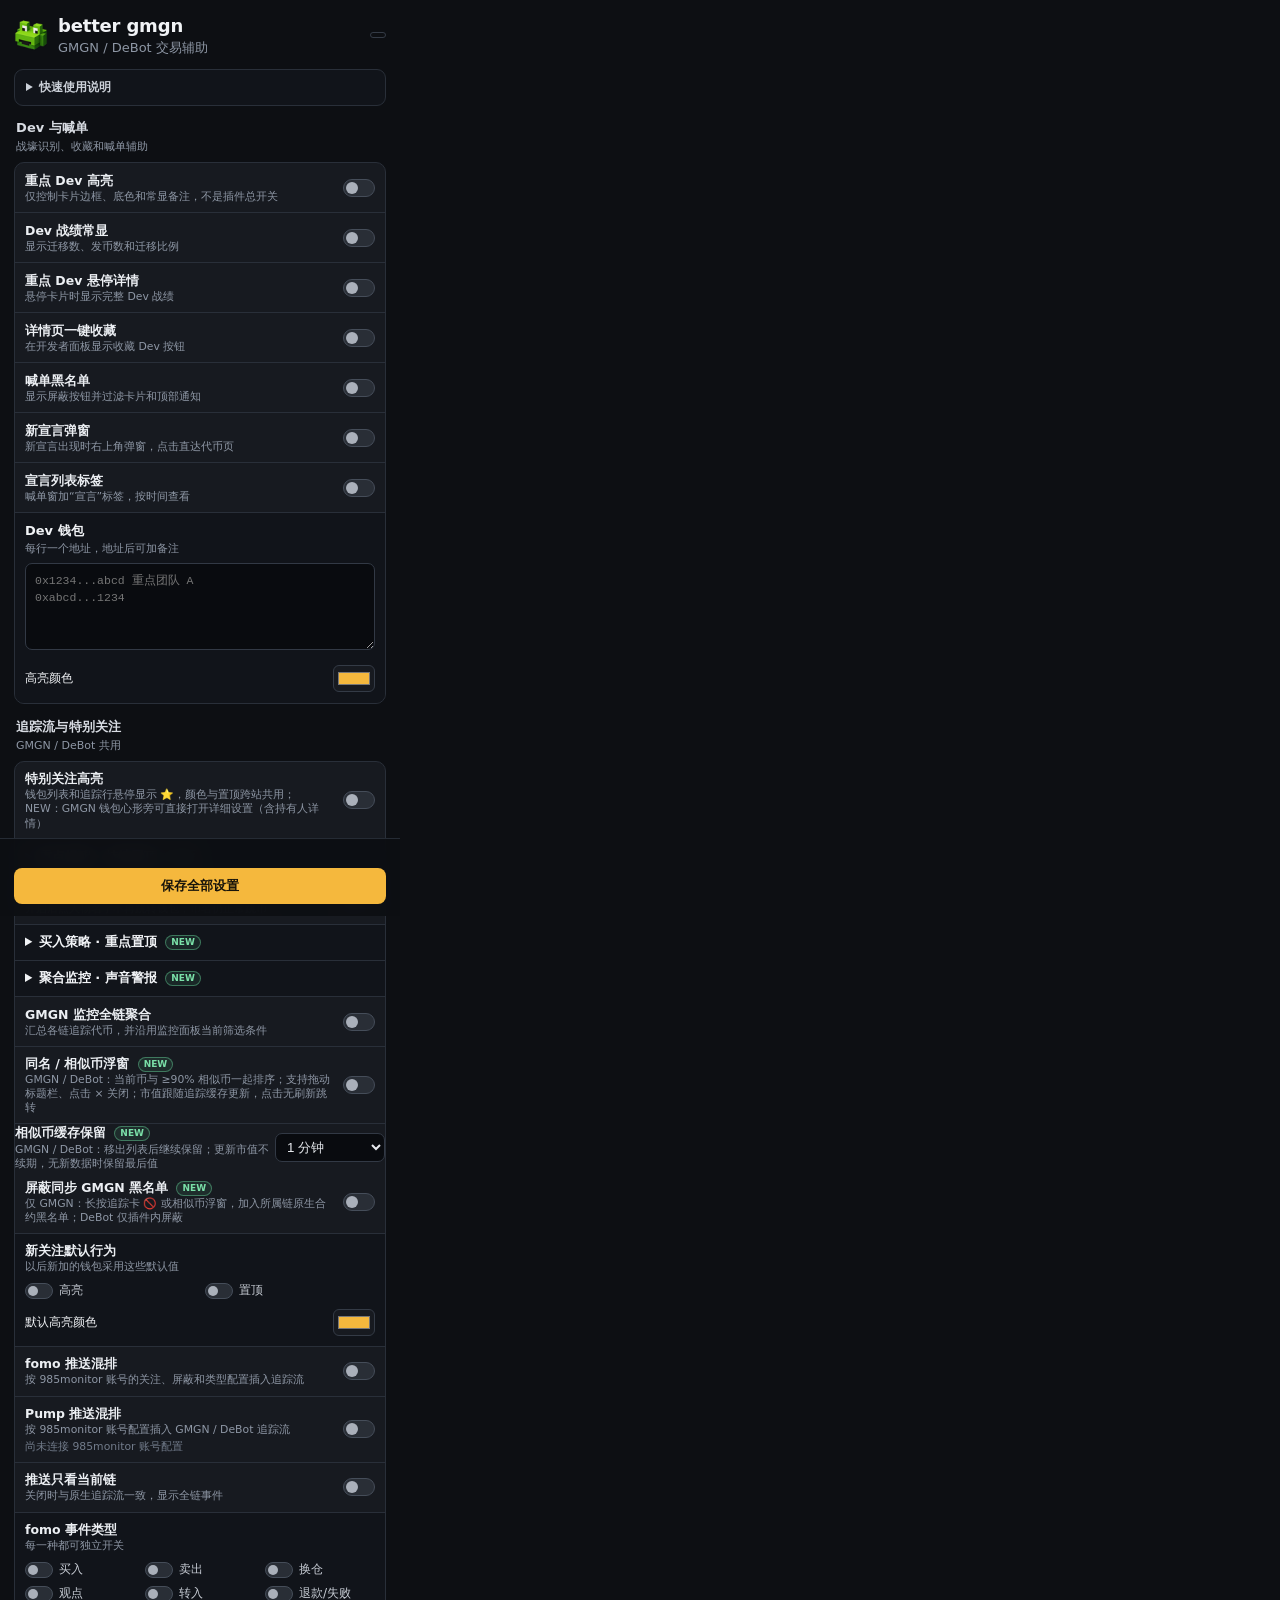
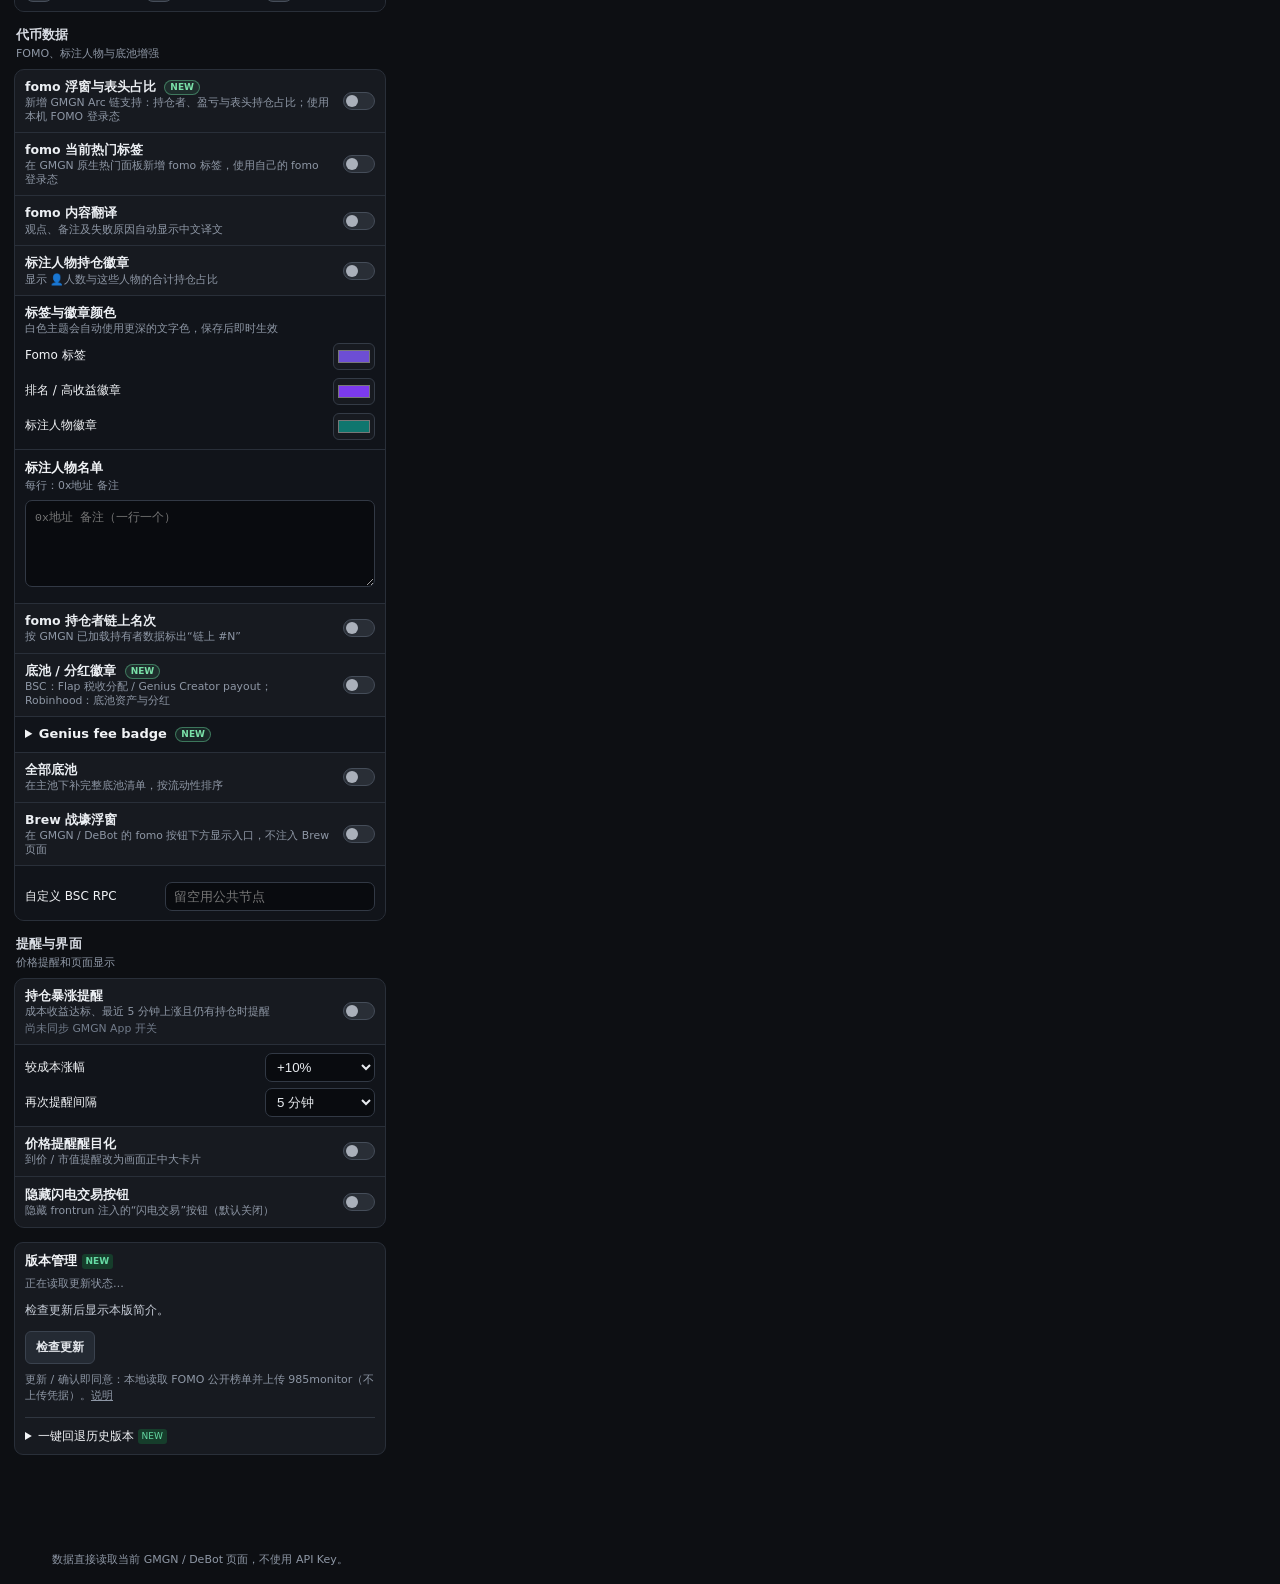
==== popup.html @ 93064875 "feat: release v0.46.99 strategies alerts and Genius fee badges" ====
<!doctype html>
<html lang="zh-CN">
  <head>
    <meta charset="utf-8" />
    <meta name="viewport" content="width=device-width, initial-scale=1" />
    <title>better gmgn</title>
    <link rel="stylesheet" href="popup.css" />
  </head>
  <body>
    <main>
      <header>
        <div class="brand">
          <img class="brand-icon" src="icons/icon48.png" alt="" />
          <div>
            <h1>better gmgn</h1>
            <p>GMGN / DeBot 交易辅助</p>
          </div>
        </div>
        <span id="version"></span>
      </header>

      <details class="settings-guide">
        <summary>快速使用说明</summary>
        <ul class="gdh-howto">
          <li><b>追踪流屏蔽某个币</b>：长按 🚫 一秒，默认同步 GMGN 原生合约黑名单。</li>
          <li><b>特别关注</b>：点推送卡或钱包行上的 ☆；追踪面板头部 ★N 可管理。</li>
          <li><b>fomo 浮窗</b>：代币页右下角点 fomo；需使用自己的 fomo 登录态。</li>
          <li><b>Brew 战壕</b>：GMGN / DeBot 的 fomo 按钮下方点 Brew，查看新创建、热门、市值与官方底池。</li>
          <li><b>持仓暴涨提醒</b>：先打开一次 GMGN 持仓面板，切链后也各打开一次。</li>
        </ul>
        <a class="gdh-howto-link" href="https://github.com/0xuezhang985/985gmgn-helper#功能" target="_blank" rel="noreferrer">完整功能说明 →</a>
      </details>

      <section class="settings-section">
        <div class="section-heading"><div><h2>Dev 与喊单</h2><small>战壕识别、收藏和喊单辅助</small></div></div>
        <div class="feature-list">
          <label class="switch-row"><span><strong>重点 Dev 高亮</strong><small>仅控制卡片边框、底色和常显备注，不是插件总开关</small></span><input id="enabled" type="checkbox" /></label>
          <label class="switch-row"><span><strong>Dev 战绩常显</strong><small>显示迁移数、发币数和迁移比例</small></span><input id="show-dev-performance" type="checkbox" /></label>
          <label class="switch-row"><span><strong>重点 Dev 悬停详情</strong><small>悬停卡片时显示完整 Dev 战绩</small></span><input id="show-dev-tooltip" type="checkbox" /></label>
          <label class="switch-row"><span><strong>详情页一键收藏</strong><small>在开发者面板显示收藏 Dev 按钮</small></span><input id="enable-dev-bookmark" type="checkbox" /></label>
          <label class="switch-row"><span><strong>喊单黑名单</strong><small>显示屏蔽按钮并过滤卡片和顶部通知</small></span><input id="enable-callout-blacklist" type="checkbox" /></label>
          <label class="switch-row"><span><strong>新宣言弹窗</strong><small>新宣言出现时右上角弹窗，点击直达代币页</small></span><input id="enable-manifesto-toast" type="checkbox" /></label>
          <label class="switch-row"><span><strong>宣言列表标签</strong><small>喊单窗加“宣言”标签，按时间查看</small></span><input id="enable-manifesto-tab" type="checkbox" /></label>
          <div class="sub-settings">
            <label class="field" for="dev-list"><span>Dev 钱包</span><small>每行一个地址，地址后可加备注</small></label>
            <textarea id="dev-list" rows="4" spellcheck="false" placeholder="0x1234...abcd 重点团队 A&#10;0xabcd...1234"></textarea>
            <label class="control-row" for="highlight-color"><span>高亮颜色</span><input id="highlight-color" type="color" value="#f5b83d" /></label>
          </div>
        </div>
      </section>

      <section class="settings-section">
        <div class="section-heading"><div><h2>追踪流与特别关注</h2><small>GMGN / DeBot 共用</small></div></div>
        <div class="feature-list">
          <label class="switch-row"><span><strong>特别关注高亮</strong><small>钱包列表和追踪行悬停显示 ⭐，颜色与置顶跨站共用；NEW：GMGN 钱包心形旁可直接打开详细设置（含持有人详情）</small></span><input id="enable-special-wallet" type="checkbox" /></label>
          <details class="sub-settings compact">
            <summary><strong>重点提醒 · 持续置顶 <em class="new-badge">NEW</em></strong></summary>
            <small>开启特别关注高亮并选择钱包后，新推送以原生追踪卡片形式持续置顶；GMGN 跟随卡片 / 列表模式。点 × 关闭单条，「全部清除」关闭本站全部已保存提醒，不删除人物或策略，新提醒照常出现。点击代币不清除，仅本地保存，刷新可恢复。</small>
            <div id="priority-wallet-list"></div>
          </details>
          <label class="switch-row"><span><strong>追踪人名防误触</strong><small>开启后点人物名字不再跳转钱包；币名仍正常跳币</small></span><input id="disable-tracker-person-navigation" type="checkbox" /></label>
          <details class="sub-settings compact" id="buy-strategy-settings">
            <summary><strong>买入策略 · 重点置顶 <em class="new-badge">NEW</em></strong></summary>
            <small>策略按组独立保存，不随下方「保存全部设置」覆盖。新增组默认关闭；保存条件后，使用各组开关启停。</small>
            <div id="buy-strategy-editor"></div>
          </details>
          <details class="sub-settings compact"><summary><strong>聚合监控 · 声音警报 <em class="new-badge">NEW</em></strong></summary><small>GMGN 底部「聚合监控」打开独立原生面板，支持拖拽、缩放和停靠；人数左侧显示买家头像，点击查看明细；汇总已接收的追踪 / FOMO / Pump 买入，按人数、USD 金额筛选排序；新增卖出额、净买入额（买入减卖出）和确认清仓人数，缺数据不伪造。面板内 Sound alerts / 声音警报可配置秒数、金额或去重买家数、三级强度、同币每档仅提醒一次（跨刷新记忆）、0–100% 音量和每档独立的 6 种提示音，支持中文切换与试听，默认关闭。关闭面板仍监听；刷新后需点击启用声音。仅本地已接收数据，不补抓历史，不执行交易。</small></details>
          <label class="switch-row"><span><strong>GMGN 监控全链聚合</strong><small>汇总各链追踪代币，并沿用监控面板当前筛选条件</small></span><input id="enable-monitor-aggregate" type="checkbox" /></label>
          <label class="switch-row"><span><strong>同名 / 相似币浮窗 <em class="new-badge">NEW</em></strong><small>GMGN / DeBot：当前币与 ≥90% 相似币一起排序；支持拖动标题栏、点击 × 关闭；市值跟随追踪缓存更新，点击无刷新跳转</small></span><input id="enable-similar-token-panel" type="checkbox" /></label>
          <label class="option-row" for="similar-token-cache-minutes"><span><strong>相似币缓存保留 <em class="new-badge">NEW</em></strong><small>GMGN / DeBot：移出列表后继续保留；更新市值不续期，无新数据时保留最后值</small></span><select id="similar-token-cache-minutes"><option value="1">1 分钟</option><option value="5">5 分钟</option><option value="10">10 分钟</option><option value="30">30 分钟</option></select></label>
          <label class="switch-row"><span><strong>屏蔽同步 GMGN 黑名单 <em class="new-badge">NEW</em></strong><small>仅 GMGN：长按追踪卡 🚫 或相似币浮窗，加入所属链原生合约黑名单；DeBot 仅插件内屏蔽</small></span><input id="sync-gmgn-token-blacklist" type="checkbox" /></label>
          <div class="sub-settings compact">
            <div class="option-row"><span><strong>新关注默认行为</strong><small>以后新加的钱包采用这些默认值</small></span></div>
            <div class="check-grid two"><label><input id="special-wallet-default-highlight" type="checkbox" />高亮</label><label><input id="special-wallet-default-pin" type="checkbox" />置顶</label></div>
            <label class="control-row" for="special-wallet-default-color"><span>默认高亮颜色</span><input id="special-wallet-default-color" type="color" value="#f5b83d" /></label>
          </div>
          <label class="switch-row"><span><strong>fomo 推送混排</strong><small>按 985monitor 账号的关注、屏蔽和类型配置插入追踪流</small></span><input id="enable-fomo-feed" type="checkbox" /></label>
          <label class="switch-row"><span><strong>Pump 推送混排</strong><small>按 985monitor 账号配置插入 GMGN / DeBot 追踪流</small><small id="monitor-985-sync-status" class="sync-status">尚未连接 985monitor 账号配置</small></span><input id="enable-pump-feed" type="checkbox" /></label>
          <label class="switch-row"><span><strong>推送只看当前链</strong><small>关闭时与原生追踪流一致，显示全链事件</small></span><input id="fomo-feed-chain-only" type="checkbox" /></label>
          <div class="sub-settings compact">
            <div class="option-row"><span><strong>fomo 事件类型</strong><small>每一种都可独立开关</small></span></div>
            <div class="check-grid"><label><input id="fomo-feed-buy" type="checkbox" />买入</label><label><input id="fomo-feed-sell" type="checkbox" />卖出</label><label><input id="fomo-feed-swap" type="checkbox" />换仓</label><label><input id="fomo-feed-thesis" type="checkbox" />观点</label><label><input id="fomo-feed-transfer-in" type="checkbox" />转入</label><label><input id="fomo-feed-refund" type="checkbox" />退款/失败</label></div>
          </div>
        </div>
      </section>

      <section class="settings-section">
        <div class="section-heading"><div><h2>代币数据</h2><small>FOMO、标注人物与底池增强</small></div></div>
        <div class="feature-list">
          <label class="switch-row"><span><strong>fomo 浮窗与表头占比 <em class="new-badge">NEW</em></strong><small>新增 GMGN Arc 链支持：持仓者、盈亏与表头持仓占比；使用本机 FOMO 登录态</small></span><input id="enable-fomo-panel" type="checkbox" /></label>
          <label class="switch-row"><span><strong>fomo 当前热门标签</strong><small>在 GMGN 原生热门面板新增 fomo 标签，使用自己的 fomo 登录态</small></span><input id="enable-fomo-trending" type="checkbox" /></label>
          <label class="switch-row"><span><strong>fomo 内容翻译</strong><small>观点、备注及失败原因自动显示中文译文</small></span><input id="fomo-translate" type="checkbox" /></label>
          <label class="switch-row"><span><strong>标注人物持仓徽章</strong><small>显示 👤人数与这些人物的合计持仓占比</small></span><input id="enable-marked-holders" type="checkbox" /></label>
          <div class="sub-settings compact control-grid">
            <div class="option-row"><span><strong>标签与徽章颜色</strong><small>白色主题会自动使用更深的文字色，保存后即时生效</small></span></div>
            <label class="control-row" for="fomo-label-color"><span>Fomo 标签</span><input id="fomo-label-color" type="color" value="#6d4ed4" /></label>
            <label class="control-row" for="rank-badge-color"><span>排名 / 高收益徽章</span><input id="rank-badge-color" type="color" value="#7c3aed" /></label>
            <label class="control-row" for="marked-badge-color"><span>标注人物徽章</span><input id="marked-badge-color" type="color" value="#0f766e" /></label>
          </div>
          <div class="sub-settings">
            <label class="field" for="marked-list"><span>标注人物名单</span><small>每行：0x地址 备注</small></label>
            <textarea id="marked-list" rows="4" placeholder="0x地址 备注（一行一个）"></textarea>
          </div>
          <label class="switch-row"><span><strong>fomo 持仓者链上名次</strong><small>按 GMGN 已加载持有者数据标出“链上 #N”</small></span><input id="enable-merge-fomo-holders" type="checkbox" /></label>
          <label class="switch-row"><span><strong>底池 / 分红徽章 <em class="new-badge">NEW</em></strong><small>BSC：Flap 税收分配 / Genius Creator payout；Robinhood：底池资产与分红</small></span><input id="enable-flap-tax" type="checkbox" /></label>
          <details class="sub-settings compact"><summary><strong>Genius fee badge <em class="new-badge">NEW</em></strong></summary><small>Creator payout &gt; 0.25%: red warning; ≤ 0.25%: checkmark. Trenches show only ✓ / ⚠ beside the native tax chip; hover for on-chain details. Token pages place marked-holder share beside the fee badge. A checkmark is not a token safety rating. Uses the badge switch above.</small><details><summary>中文说明</summary><small>Creator payout 大于 0.25% 红色警示，不超过则打勾；战壕在原生税标旁只显示 ✓ / ⚠，悬停看明细，原税标未加载时显示在 Genius 平台图标旁。代币页的标注人物占比与费率徽章并排，开关独立；勾选不代表代币安全。</small></details></details>
           <label class="switch-row"><span><strong>全部底池</strong><small>在主池下补完整底池清单，按流动性排序</small></span><input id="enable-all-pools" type="checkbox" /></label>
          <label class="switch-row"><span><strong>Brew 战壕浮窗</strong><small>在 GMGN / DeBot 的 fomo 按钮下方显示入口，不注入 Brew 页面</small></span><input id="enable-brew-panel" type="checkbox" /></label>
          <div class="sub-settings compact"><label class="control-row text-control" for="flap-rpc"><span>自定义 BSC RPC</span><input id="flap-rpc" type="text" placeholder="留空用公共节点" /></label></div>
        </div>
      </section>

      <section class="settings-section">
        <div class="section-heading"><div><h2>提醒与界面</h2><small>价格提醒和页面显示</small></div></div>
        <div class="feature-list">
          <label class="switch-row"><span><strong>持仓暴涨提醒</strong><small>成本收益达标、最近 5 分钟上涨且仍有持仓时提醒</small><small id="gmgn-holding-sync-status" class="sync-status">尚未同步 GMGN App 开关</small></span><input id="enable-holding-surge" type="checkbox" /></label>
          <div class="sub-settings compact control-grid">
            <label class="control-row" for="holding-surge-threshold"><span>较成本涨幅</span><select id="holding-surge-threshold"><option value="10">+10%</option><option value="20">+20%</option><option value="30">+30%</option><option value="50">+50%</option><option value="100">+100%</option></select></label>
            <label class="control-row" for="holding-surge-cooldown"><span>再次提醒间隔</span><select id="holding-surge-cooldown"><option value="5">5 分钟</option><option value="15">15 分钟</option><option value="30">30 分钟</option><option value="60">1 小时</option><option value="180">3 小时</option><option value="360">6 小时</option><option value="1440">24 小时</option></select></label>
          </div>
          <label class="switch-row"><span><strong>价格提醒醒目化</strong><small>到价 / 市值提醒改为画面正中大卡片</small></span><input id="enable-remind-alert" type="checkbox" /></label>
          <label class="switch-row"><span><strong>隐藏闪电交易按钮</strong><small>隐藏 frontrun 注入的“闪电交易”按钮（默认关闭）</small></span><input id="hide-lightning-trade" type="checkbox" /></label>
        </div>
      </section>

      <section class="update-card">
        <div class="update-heading"><strong>版本管理 <span class="update-new">NEW</span></strong><small id="update-status" role="status">正在读取更新状态…</small></div>
        <small id="fomo-rank-collector-status" class="sync-status"></small>
          <p id="update-summary" class="update-summary">检查更新后显示本版简介。</p>
        <div class="update-actions"><button id="check-update" type="button" aria-describedby="fomo-update-notice">检查更新</button><button id="skip-update" type="button" hidden>跳过本次更新</button><a id="release-link" href="#" hidden>完整说明</a></div>
        <p id="fomo-update-notice" class="update-consent-note">更新 / 确认即同意：本地读取 FOMO 公开榜单并上传 985monitor（不上传凭据）。<a href="https://github.com/0xuezhang985/985gmgn-helper/blob/main/PRIVACY.md" target="_blank" rel="noopener">说明</a></p>
        <details id="update-history"><summary>一键回退历史版本 <span class="update-new">NEW</span></summary>
          <p class="update-hint">仅提供官方正式版；安装前校验并备份。保留设置，回退后跳过刚撤回的版本。</p>
          <p id="history-status" class="update-hint" role="status"></p>
          <a id="updater-setup" href="https://985monitor.xyz/bgm/" target="_blank" rel="noopener noreferrer" hidden>下载新版安装器，运行一次“安装 / 修复”</a>
          <label for="rollback-version">选择版本</label><div class="update-actions"><select id="rollback-version"><option value="">展开后加载历史版本</option></select><button id="rollback-update" type="button" disabled>回退此版本</button></div>
          <p id="rollback-summary" class="update-summary" hidden></p>
        </details>
      </section>
      <div class="save-bar"><div id="status" aria-live="polite"></div><button id="save" type="button">保存全部设置</button></div>
      <footer>数据直接读取当前 GMGN / DeBot 页面，不使用 API Key。</footer>
    </main>
    <script src="buy-strategies.js"></script>
    <script src="popup.js"></script>
  </body>
</html>
---- popup.css ----
:root {
  color-scheme: dark;
  --bg: #0d0f13;
  --surface: #171a20;
  --surface-2: #11141a;
  --line: #292f39;
  --text: #f1f3f6;
  --muted: #8e97a5;
  --accent: #f5b83d;
  --ok: #67d49a;
}

* { box-sizing: border-box; }

body {
  width: 400px;
  max-height: 640px;
  overflow-y: auto;
  margin: 0;
  background: var(--bg);
  color: var(--text);
  font: 13px/1.45 system-ui, -apple-system, BlinkMacSystemFont, "Segoe UI", sans-serif;
}

body::-webkit-scrollbar { width: 8px; }
body::-webkit-scrollbar-thumb { border: 2px solid var(--bg); border-radius: 999px; background: #3b424e; }

main { padding: 13px 14px 16px; }

header {
  display: flex;
  align-items: center;
  justify-content: space-between;
  margin-bottom: 11px;
}

.brand { display: flex; align-items: center; gap: 10px; }
.brand-icon { width: 34px; height: 34px; border-radius: 9px; }
h1, h2, p { margin: 0; }
h1 { font-size: 18px; letter-spacing: -0.01em; }
header p, small, footer { color: var(--muted); }

#version {
  padding: 2px 7px;
  border: 1px solid #343b46;
  border-radius: 999px;
  color: #b7bdc7;
  font-size: 11px;
}

.settings-guide {
  margin-bottom: 13px;
  border: 1px solid var(--line);
  border-radius: 9px;
  background: var(--surface-2);
}

.settings-guide summary {
  padding: 9px 11px;
  color: #cbd0d8;
  font-size: 12px;
  font-weight: 700;
  cursor: pointer;
  user-select: none;
}

.settings-guide[open] summary { border-bottom: 1px solid var(--line); }
.gdh-howto { margin: 9px 11px 7px; padding-left: 18px; color: #aeb5c0; font-size: 12px; line-height: 1.55; }
.gdh-howto li { margin-bottom: 5px; }
.gdh-howto b { color: #e5e8ed; }
.gdh-howto-link { display: inline-block; margin: 0 11px 10px; color: var(--accent); font-size: 12px; text-decoration: none; }
.gdh-howto-link:hover { text-decoration: underline; }

.settings-section { margin-bottom: 14px; }
.section-heading { display: flex; align-items: end; justify-content: space-between; margin: 0 2px 7px; }
.section-heading h2 { color: #d8dce3; font-size: 13px; font-weight: 750; letter-spacing: 0.01em; }
.section-heading small { display: block; margin-top: 1px; font-size: 11px; }

.feature-list {
  overflow: hidden;
  border: 1px solid var(--line);
  border-radius: 10px;
  background: var(--surface);
}

.switch-row,
.control-row,
.update-card {
  display: flex;
  align-items: center;
  justify-content: space-between;
  gap: 12px;
}

.switch-row {
  min-height: 50px;
  margin: 0;
  padding: 8px 10px;
  border-bottom: 1px solid var(--line);
}

.switch-row > span,
.option-row > span,
.update-card > span { display: flex; min-width: 0; flex-direction: column; }
.switch-row strong, .option-row strong { color: #eceff3; font-size: 12.5px; font-weight: 700; }
.new-badge {
  display: inline-flex;
  align-items: center;
  height: 15px;
  margin-left: 4px;
  padding: 0 5px;
  border: 1px solid rgba(103, 212, 154, .46);
  border-radius: 999px;
  color: #7ae0a8;
  background: rgba(103, 212, 154, .1);
  font-size: 9px;
  font-style: normal;
  font-weight: 800;
  line-height: 13px;
  vertical-align: 1px;
}
.switch-row small, .option-row small { line-height: 1.3; }
.switch-row .sync-status { display: block; margin-top: 3px; color: #727c8b; }
.switch-row .sync-status.is-ok { color: var(--ok); }
.switch-row .sync-status.is-warn { color: #e6b866; }

input[type="checkbox"] {
  position: relative;
  flex: 0 0 auto;
  width: 32px;
  height: 18px;
  margin: 0;
  appearance: none;
  border: 1px solid #454d59;
  border-radius: 999px;
  outline: none;
  background: #292e36;
  cursor: pointer;
  transition: background .15s ease, border-color .15s ease;
}

input[type="checkbox"]::after {
  content: "";
  position: absolute;
  top: 2px;
  left: 2px;
  width: 12px;
  height: 12px;
  border-radius: 50%;
  background: #aab0ba;
  transition: transform .15s ease, background .15s ease;
}

input[type="checkbox"]:checked { border-color: var(--accent); background: rgba(245, 184, 61, .24); }
input[type="checkbox"]:checked::after { transform: translateX(14px); background: var(--accent); }
input[type="checkbox"]:focus-visible { box-shadow: 0 0 0 2px rgba(245, 184, 61, .2); }

.sub-settings {
  padding: 9px 10px 10px;
  border-bottom: 1px solid var(--line);
  background: var(--surface-2);
}

.sub-settings.compact { padding-top: 8px; padding-bottom: 8px; }
.feature-list > :last-child { border-bottom: 0; }
.field { display: flex; flex-direction: column; margin-bottom: 6px; font-weight: 650; }
.field small { font-weight: 400; }

textarea,
input[type="text"],
select {
  border: 1px solid #323945;
  border-radius: 7px;
  outline: none;
  background: #090b0f;
  color: #e8ebef;
}

textarea {
  width: 100%;
  min-height: 74px;
  resize: vertical;
  padding: 8px 9px;
  font: 11.5px/1.5 ui-monospace, SFMono-Regular, Menlo, Consolas, monospace;
}

textarea:focus, input[type="text"]:focus, select:focus { border-color: var(--accent); box-shadow: 0 0 0 2px rgba(245, 184, 61, .1); }
.control-row { min-height: 30px; font-size: 12px; }
.sub-settings .control-row { margin-top: 8px; }
.text-control input { width: 210px; padding: 6px 8px; }
select { min-width: 110px; padding: 5px 7px; }

input[type="color"] {
  width: 42px;
  height: 27px;
  padding: 2px;
  border: 1px solid #343b46;
  border-radius: 6px;
  background: var(--surface);
}

.option-row { display: flex; align-items: center; justify-content: space-between; }
.check-grid { display: grid; grid-template-columns: repeat(3, 1fr); gap: 7px 10px; margin-top: 8px; }
.check-grid.two { grid-template-columns: repeat(2, 1fr); }
.check-grid label { display: flex; align-items: center; gap: 6px; color: #c7ccd4; font-size: 12px; }
.check-grid input[type="checkbox"] { width: 28px; height: 16px; }
.check-grid input[type="checkbox"]::after { width: 10px; height: 10px; }
.check-grid input[type="checkbox"]:checked::after { transform: translateX(12px); }
.control-grid { display: grid; grid-template-columns: 1fr; gap: 5px; }
.control-grid .control-row { margin-top: 0; }

.update-card {
  margin-bottom: 10px;
  padding: 9px 10px;
  border: 1px solid var(--line);
  border-radius: 9px;
  background: var(--surface);
}

#update-status { max-width: 210px; }
#release-link { margin-top: 3px; color: var(--ok); font-size: 11px; text-decoration: none; }
#release-link:hover { text-decoration: underline; }
.update-card.has-update { border-color: rgba(41, 209, 125, .65); box-shadow: 0 0 0 1px rgba(41, 209, 125, .1); }

button {
  border: 0;
  border-radius: 8px;
  background: var(--accent);
  color: #17130a;
  font-weight: 750;
  cursor: pointer;
}

button:hover { filter: brightness(1.06); }
#check-update { width: auto; flex: 0 0 auto; padding: 7px 10px; border: 1px solid #3a424e; background: #242a33; color: #e5e8ed; font-size: 12px; }
#check-update:hover { border-color: var(--accent); }
#check-update:disabled { cursor: wait; opacity: .65; }
.update-card { display: block; }
.update-heading { display: grid; gap: 5px; }
#update-status { max-width: none; overflow-wrap: anywhere; }
.update-summary { margin: 10px 0; font-size: 12px; line-height: 1.6; color: #c8ced8; white-space: pre-wrap; overflow-wrap: anywhere; }
.update-actions { display: flex; align-items: center; gap: 8px; flex-wrap: wrap; }
.update-actions button { width: auto; padding: 7px 10px; border: 1px solid #3a424e; border-radius: 6px; background: #242a33; color: #e5e8ed; font-size: 12px; }
.update-actions button:disabled { opacity: .5; cursor: not-allowed; }
.update-actions select { flex: 1; min-width: 130px; }
.update-new { display: inline-block; padding: 1px 4px; border-radius: 3px; color: #65daa4; background: #163d2b; font-size: 9px; vertical-align: middle; }
#update-history { margin-top: 12px; padding-top: 10px; border-top: 1px solid #303640; font-size: 12px; }
#update-history summary { cursor: pointer; }
.update-hint { color: #99a4b4; font-size: 11px; line-height: 1.5; overflow-wrap: anywhere; }
#update-history label { display: block; margin: 8px 0 5px; }
.update-card [hidden] { display: none !important; }

.save-bar {
  position: sticky;
  z-index: 5;
  bottom: -16px;
  margin: 0 -14px;
  padding: 8px 14px 12px;
  border-top: 1px solid rgba(41, 47, 57, .88);
  background: rgba(13, 15, 19, .96);
  backdrop-filter: blur(10px);
}

#status { min-height: 17px; margin-bottom: 4px; color: #aeb4bf; font-size: 11px; }
#status.error { color: #ff7f85; }
#status.success { color: var(--ok); }
#save { width: 100%; padding: 9px 12px; }
footer { margin-top: 9px; text-align: center; font-size: 11px; }
#priority-wallet-list {
  max-height: 240px;
  overflow-y: auto;
  overscroll-behavior: contain;
}

#buy-strategy-settings > small { display: block; line-height: 1.6; margin: 8px 0; }
#buy-strategy-settings textarea, #buy-strategy-settings > select { width: 100%; margin: 5px 0 10px; }
#buy-strategy-settings input[type="number"] { width: 110px; min-width: 0; }

#priority-wallet-list .control-row > span {
  min-width: 0;
  overflow: hidden;
  text-overflow: ellipsis;
  white-space: nowrap;
}

.update-consent-note { margin: 8px 0; color: var(--muted); font-size: 11px; line-height: 1.5; }
.update-consent-note a { color: inherit; text-decoration: underline; }

/* Shared inline strategy editor inside the existing star manager. */
.gdh-manager-tabs { display: flex; gap: 6px; padding: 8px 10px; flex-shrink: 0; border-bottom: 1px solid rgba(139,147,161,.2); }
.gdh-manager-tabs button, .gdh-strategy-actions button { font: inherit; color: inherit; background: transparent; border: 1px solid rgba(139,147,161,.35); border-radius: 5px; padding: 5px 10px; cursor: pointer; }
.gdh-manager-tabs [aria-selected="true"] { color: #f5b83d; border-color: #a67c20; background: rgba(245,184,61,.1); }
.gdh-manager-new { margin-left: 5px; color: #58d7ae; font: 600 9px/1 system-ui; }
.gdh-manager-wallets { min-height: 0; overflow: auto; }
.gdh-sp-manage-modal > .gdh-manager-wallets { display: flex; flex: 1; flex-direction: column; }
.gdh-manager-wallets[hidden], .gdh-strategy-editor[hidden] { display: none !important; }
.gdh-strategy-editor { padding: 10px; min-height: 0; overflow: auto; overscroll-behavior: contain; font: 400 12px/1.5 system-ui, sans-serif; }
.gdh-strategy-editor * { box-sizing: border-box; }
.gdh-strategy-hint { margin: 0 0 8px; opacity: .72; font-size: 11px; }
.gdh-strategy-editor fieldset { min-width: 0; margin: 0 0 10px; padding: 10px; border: 1px solid rgba(139,147,161,.25); border-radius: 6px; }
.gdh-strategy-toggle { display: flex; align-items: center; gap: 7px; font-weight: 600; margin-bottom: 5px; cursor: pointer; }
.gdh-strategy-toggle input { accent-color: #f5b83d; width: 14px; height: 14px; margin: 0; }
.gdh-strategy-number { display: flex; gap: 8px; align-items: center; justify-content: space-between; margin-bottom: 8px; }
.gdh-strategy-editor input[type="search"], .gdh-strategy-editor input[type="number"], .gdh-strategy-editor select, .gdh-strategy-editor textarea { font: inherit; color: inherit; background: var(--bg-dialog, #101216); border: 1px solid rgba(139,147,161,.35); border-radius: 5px; padding: 5px 7px; }
.gdh-strategy-editor input[type="number"] { width: 108px; min-width: 0; }
.gdh-strategy-editor select, .gdh-strategy-editor textarea { display: block; width: 100%; margin-bottom: 7px; }
.gdh-strategy-editor textarea { resize: vertical; min-height: 65px; line-height: 1.6; }
.gdh-strategy-actions { display: flex; gap: 8px; }
.gdh-strategy-actions :is(.gdh-strategy-save, .gdh-global-save) { color: #17191e; background: #f5b83d; border-color: #f5b83d; font-weight: 600; }
.gdh-strategy-actions button:disabled { opacity: .5; cursor: not-allowed; }
.gdh-strategy-status { min-height: 20px; margin-top: 7px; color: #58d7ae; overflow-wrap: anywhere; }
.gdh-strategy-status.is-error { color: #ff8787; }
.gdh-strategy-editor :focus-visible, .gdh-manager-tabs :focus-visible { outline: 2px solid #f5b83d; outline-offset: 2px; }

/* Individually saved strategy groups. */
.gdh-strategy-groups { display: grid; gap: 5px; max-height: 154px; overflow: auto; margin: 9px 0 12px; }
.gdh-strategy-group { display: flex; align-items: center; gap: 8px; border: 1px solid rgba(139,147,161,.25); border-radius: 5px; padding: 5px 7px; }
.gdh-strategy-group.is-selected { border-color: #a67c20; background: rgba(245,184,61,.08); }
.gdh-strategy-group > button { min-width: 0; flex: 1; overflow: hidden; text-overflow: ellipsis; white-space: nowrap; text-align: left; font: inherit; color: inherit; background: none; border: 0; cursor: pointer; padding: 3px; }
.gdh-strategy-group > label { display: flex; align-items: center; gap: 4px; flex-shrink: 0; font-size: 11px; cursor: pointer; }
.gdh-strategy-group input { width: 14px; height: 14px; margin: 0; accent-color: #f5b83d; }
.gdh-strategy-editor input[type="text"] { min-width: 0; width: 70%; font: inherit; color: inherit; background: var(--bg-dialog, #101216); border: 1px solid rgba(139,147,161,.35); border-radius: 5px; padding: 5px 7px; }
.gdh-strategy-form[hidden] { display: none !important; }

.gdh-strategy-editor input[type="checkbox"] { appearance: auto; width: 14px; height: 14px; flex: 0 0 14px; border: 0; border-radius: 0; background: initial; }
.gdh-strategy-editor input[type="checkbox"]::after { content: none; }

.gdh-strategy-editor input[type="search"] { width: 100%; min-width: 0; margin-bottom: 7px; }
.gdh-strategy-min-buyers[hidden] { display: none !important; }
.gdh-strategy-number > select { width: 58%; min-width: 0; margin-bottom: 0; }
.gdh-strategy-actions .gdh-strategy-language { width: auto; margin: 0 0 0 auto; }

/* Independent global buy conditions; shares the existing strategy editor. */
.gdh-strategy-global { border: 1px solid rgba(139,147,161,.3); border-radius: 6px; margin: 10px 0; }
.gdh-strategy-global > summary { cursor: pointer; padding: 8px 10px; font-weight: 600; }
.gdh-global-state { float: right; font-size: 11px; font-weight: 400; opacity: .8; }
.gdh-global-form { padding: 0 10px 10px; }
.gdh-global-form .gdh-strategy-number { align-items: start; }
.gdh-global-form .gdh-strategy-number > input { flex-shrink: 0; }
.gdh-global-form .gdh-strategy-actions { flex-wrap: wrap; }
.gdh-global-sources { display: flex; align-items: center; flex-wrap: wrap; gap: 8px 12px; }
.gdh-global-sources .gdh-strategy-toggle { margin: 0; font-weight: 400; }
.gdh-strategy-global-status { min-height: 20px; margin-top: 7px; color: #58d7ae; overflow-wrap: anywhere; }
.gdh-strategy-global-status.is-error { color: #ff8787; }
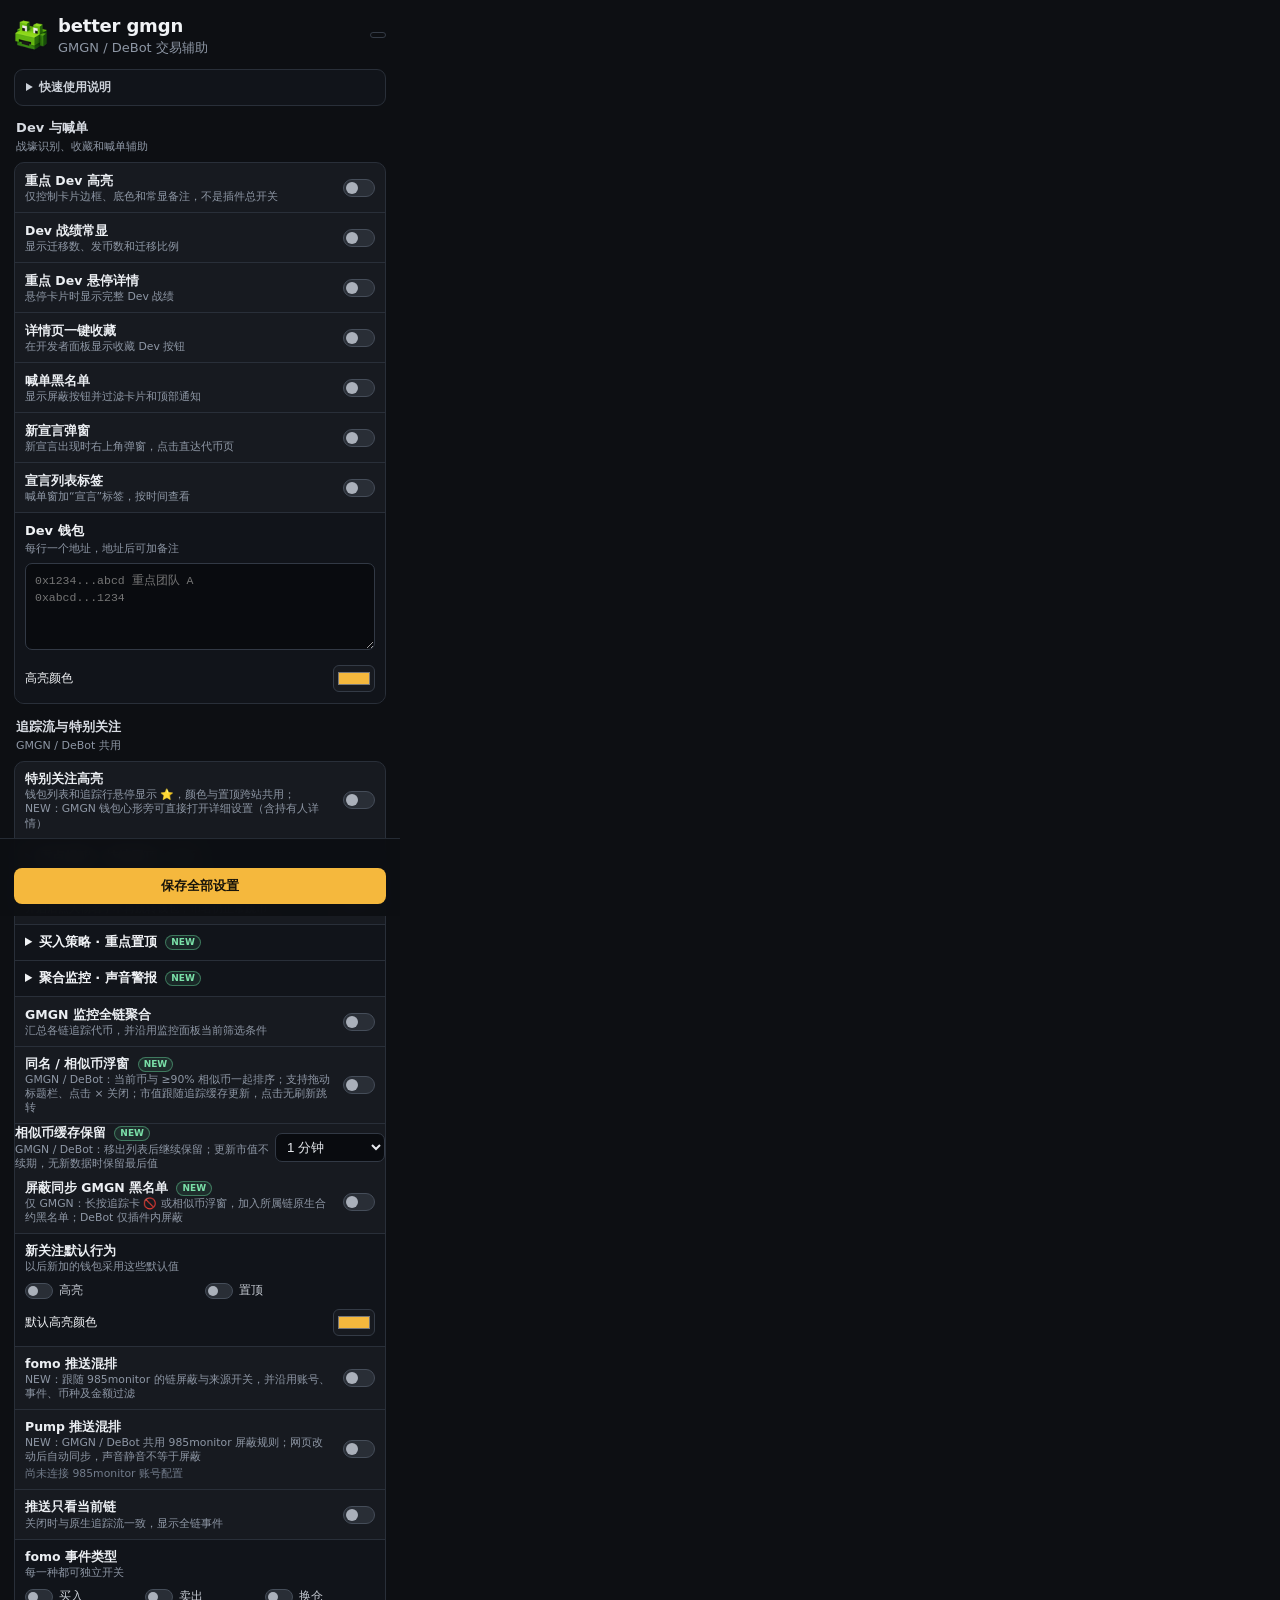
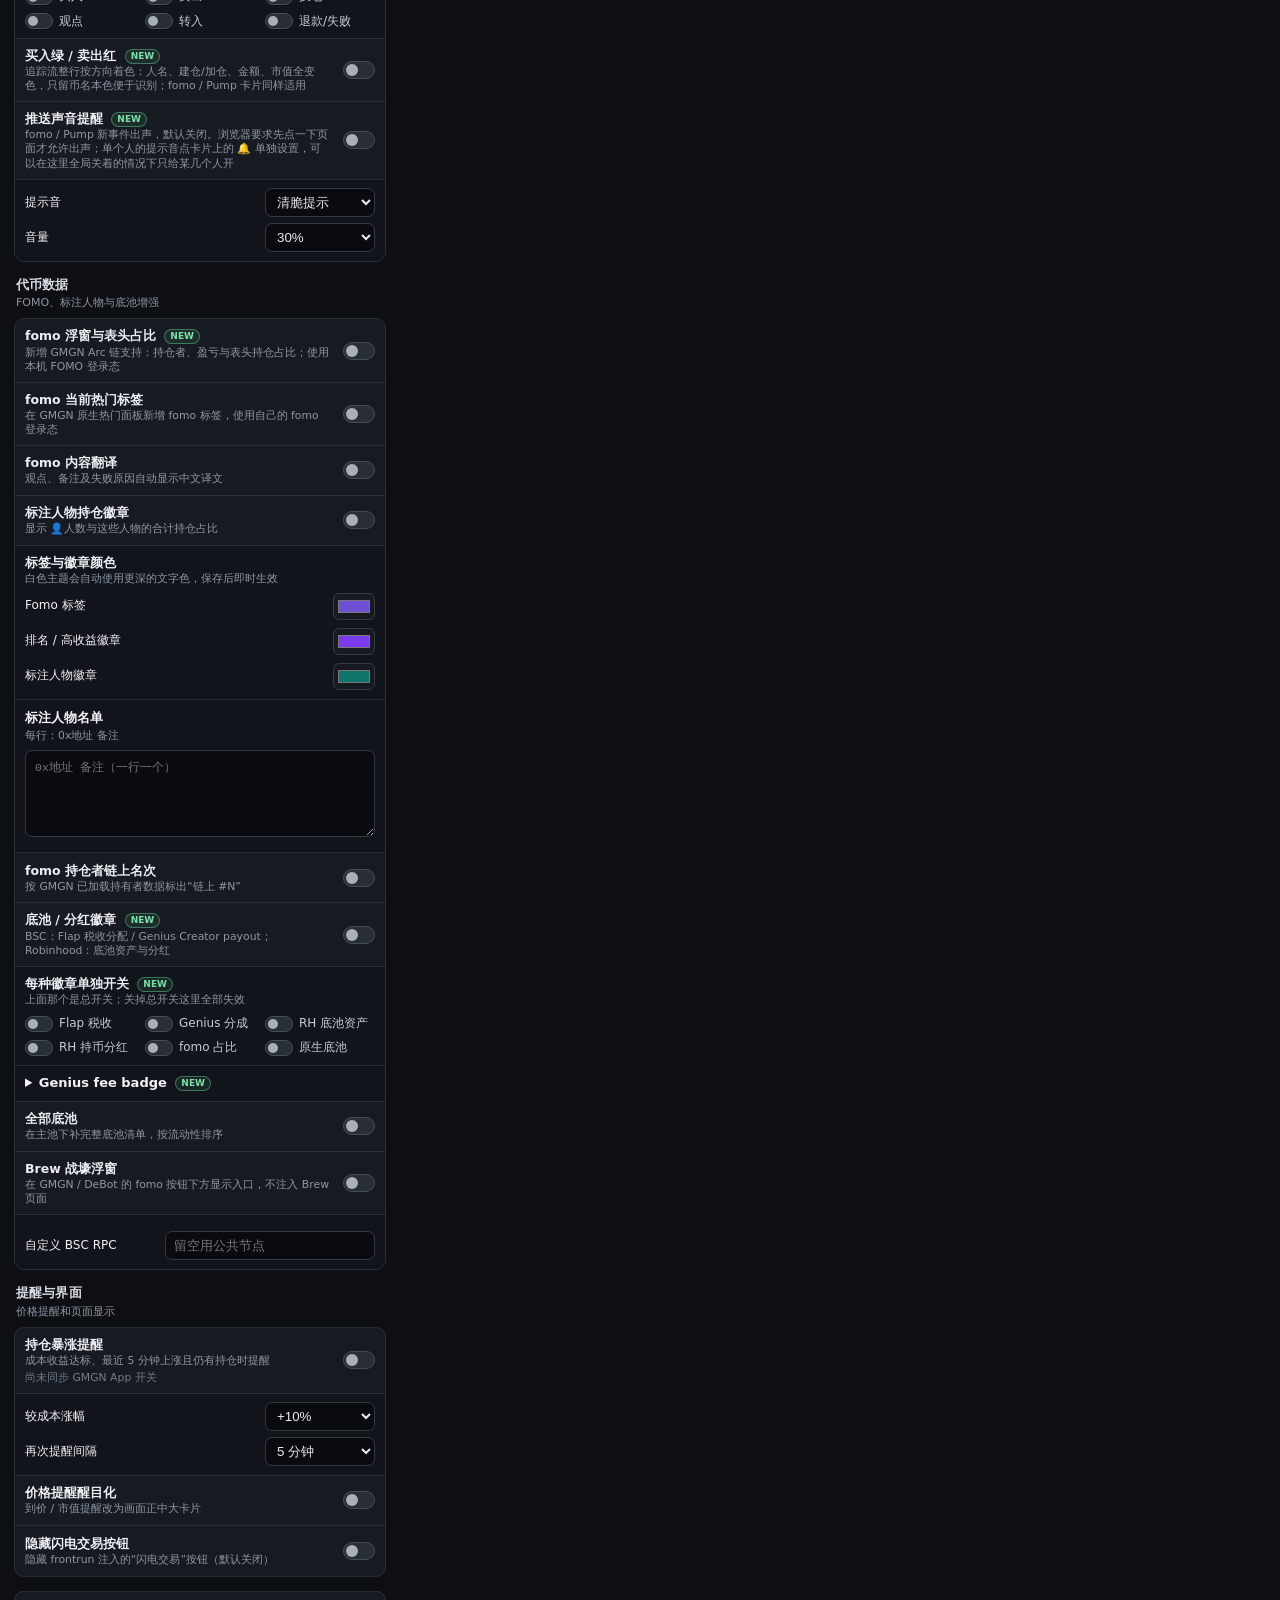
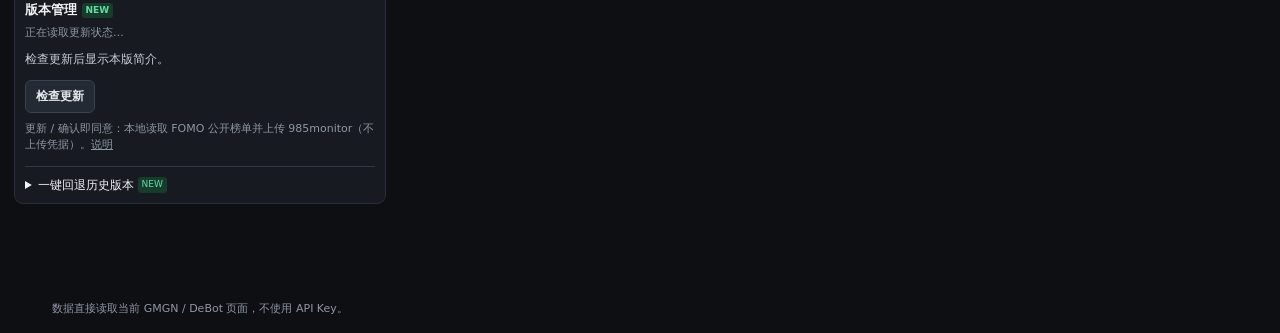
==== commit 5c6f6f82: "feat: release v0.46.107 side colouring, feed sounds and per-badge switches 统一发布 v0.46.100–v0.46.107 " ====
--- a/popup.html
+++ b/popup.html
@@ -28,7 +28,7 @@
           <li><b>Brew 战壕</b>：GMGN / DeBot 的 fomo 按钮下方点 Brew，查看新创建、热门、市值与官方底池。</li>
           <li><b>持仓暴涨提醒</b>：先打开一次 GMGN 持仓面板，切链后也各打开一次。</li>
         </ul>
-        <a class="gdh-howto-link" href="https://github.com/0xuezhang985/985gmgn-helper#功能" target="_blank" rel="noreferrer">完整功能说明 →</a>
+        <a class="gdh-howto-link" href="https://bettergmgn.com/#features" target="_blank" rel="noreferrer">完整功能说明 →</a>
       </details>
 
       <section class="settings-section">
@@ -74,12 +74,18 @@
             <div class="check-grid two"><label><input id="special-wallet-default-highlight" type="checkbox" />高亮</label><label><input id="special-wallet-default-pin" type="checkbox" />置顶</label></div>
             <label class="control-row" for="special-wallet-default-color"><span>默认高亮颜色</span><input id="special-wallet-default-color" type="color" value="#f5b83d" /></label>
           </div>
-          <label class="switch-row"><span><strong>fomo 推送混排</strong><small>按 985monitor 账号的关注、屏蔽和类型配置插入追踪流</small></span><input id="enable-fomo-feed" type="checkbox" /></label>
-          <label class="switch-row"><span><strong>Pump 推送混排</strong><small>按 985monitor 账号配置插入 GMGN / DeBot 追踪流</small><small id="monitor-985-sync-status" class="sync-status">尚未连接 985monitor 账号配置</small></span><input id="enable-pump-feed" type="checkbox" /></label>
+          <label class="switch-row"><span><strong>fomo 推送混排</strong><small>NEW：跟随 985monitor 的链屏蔽与来源开关，并沿用账号、事件、币种及金额过滤</small></span><input id="enable-fomo-feed" type="checkbox" /></label>
+          <label class="switch-row"><span><strong>Pump 推送混排</strong><small>NEW：GMGN / DeBot 共用 985monitor 屏蔽规则；网页改动后自动同步，声音静音不等于屏蔽</small><small id="monitor-985-sync-status" class="sync-status">尚未连接 985monitor 账号配置</small></span><input id="enable-pump-feed" type="checkbox" /></label>
           <label class="switch-row"><span><strong>推送只看当前链</strong><small>关闭时与原生追踪流一致，显示全链事件</small></span><input id="fomo-feed-chain-only" type="checkbox" /></label>
           <div class="sub-settings compact">
             <div class="option-row"><span><strong>fomo 事件类型</strong><small>每一种都可独立开关</small></span></div>
             <div class="check-grid"><label><input id="fomo-feed-buy" type="checkbox" />买入</label><label><input id="fomo-feed-sell" type="checkbox" />卖出</label><label><input id="fomo-feed-swap" type="checkbox" />换仓</label><label><input id="fomo-feed-thesis" type="checkbox" />观点</label><label><input id="fomo-feed-transfer-in" type="checkbox" />转入</label><label><input id="fomo-feed-refund" type="checkbox" />退款/失败</label></div>
+          </div>
+          <label class="switch-row"><span><strong>买入绿 / 卖出红 <em class="new-badge">NEW</em></strong><small>追踪流整行按方向着色：人名、建仓/加仓、金额、市值全变色，只留币名本色便于识别；fomo / Pump 卡片同样适用</small></span><input id="enable-tracker-side-color" type="checkbox" /></label>
+          <label class="switch-row"><span><strong>推送声音提醒 <em class="new-badge">NEW</em></strong><small>fomo / Pump 新事件出声，默认关闭。浏览器要求先点一下页面才允许出声；单个人的提示音点卡片上的 🔔 单独设置，可以在这里全局关着的情况下只给某几个人开</small></span><input id="feed-sound-on" type="checkbox" /></label>
+          <div class="sub-settings compact control-grid">
+            <label class="control-row" for="feed-sound-kind"><span>提示音</span><select id="feed-sound-kind"><option value="beep">清脆提示</option><option value="bell">铃声</option><option value="chime">双音门铃</option><option value="rise">上扬音阶</option><option value="radar">雷达</option><option value="alarm">警报</option></select></label>
+            <label class="control-row" for="feed-sound-volume"><span>音量</span><select id="feed-sound-volume"><option value="30">30%</option><option value="50">50%</option><option value="70">70%</option><option value="100">100%</option></select></label>
           </div>
         </div>
       </section>
@@ -103,6 +109,10 @@
           </div>
           <label class="switch-row"><span><strong>fomo 持仓者链上名次</strong><small>按 GMGN 已加载持有者数据标出“链上 #N”</small></span><input id="enable-merge-fomo-holders" type="checkbox" /></label>
           <label class="switch-row"><span><strong>底池 / 分红徽章 <em class="new-badge">NEW</em></strong><small>BSC：Flap 税收分配 / Genius Creator payout；Robinhood：底池资产与分红</small></span><input id="enable-flap-tax" type="checkbox" /></label>
+          <div class="sub-settings compact">
+            <div class="option-row"><span><strong>每种徽章单独开关 <em class="new-badge">NEW</em></strong><small>上面那个是总开关；关掉总开关这里全部失效</small></span></div>
+            <div class="check-grid"><label><input id="enable-flap-tax-badge" type="checkbox" />Flap 税收</label><label><input id="enable-genius-badge" type="checkbox" />Genius 分成</label><label><input id="enable-rh-pool-badge" type="checkbox" />RH 底池资产</label><label><input id="enable-rh-dividend-badge" type="checkbox" />RH 持币分红</label><label><input id="enable-fomo-share-badge" type="checkbox" />fomo 占比</label><label><input id="enable-native-pool-badge" type="checkbox" />原生底池</label></div>
+          </div>
           <details class="sub-settings compact"><summary><strong>Genius fee badge <em class="new-badge">NEW</em></strong></summary><small>Creator payout &gt; 0.25%: red warning; ≤ 0.25%: checkmark. Trenches show only ✓ / ⚠ beside the native tax chip; hover for on-chain details. Token pages place marked-holder share beside the fee badge. A checkmark is not a token safety rating. Uses the badge switch above.</small><details><summary>中文说明</summary><small>Creator payout 大于 0.25% 红色警示，不超过则打勾；战壕在原生税标旁只显示 ✓ / ⚠，悬停看明细，原税标未加载时显示在 Genius 平台图标旁。代币页的标注人物占比与费率徽章并排，开关独立；勾选不代表代币安全。</small></details></details>
            <label class="switch-row"><span><strong>全部底池</strong><small>在主池下补完整底池清单，按流动性排序</small></span><input id="enable-all-pools" type="checkbox" /></label>
           <label class="switch-row"><span><strong>Brew 战壕浮窗</strong><small>在 GMGN / DeBot 的 fomo 按钮下方显示入口，不注入 Brew 页面</small></span><input id="enable-brew-panel" type="checkbox" /></label>
@@ -132,7 +142,7 @@
         <details id="update-history"><summary>一键回退历史版本 <span class="update-new">NEW</span></summary>
           <p class="update-hint">仅提供官方正式版；安装前校验并备份。保留设置，回退后跳过刚撤回的版本。</p>
           <p id="history-status" class="update-hint" role="status"></p>
-          <a id="updater-setup" href="https://985monitor.xyz/bgm/" target="_blank" rel="noopener noreferrer" hidden>下载新版安装器，运行一次“安装 / 修复”</a>
+          <a id="updater-setup" href="https://bettergmgn.com/" target="_blank" rel="noopener noreferrer" hidden>下载新版安装器，运行一次“安装 / 修复”</a>
           <label for="rollback-version">选择版本</label><div class="update-actions"><select id="rollback-version"><option value="">展开后加载历史版本</option></select><button id="rollback-update" type="button" disabled>回退此版本</button></div>
           <p id="rollback-summary" class="update-summary" hidden></p>
         </details>
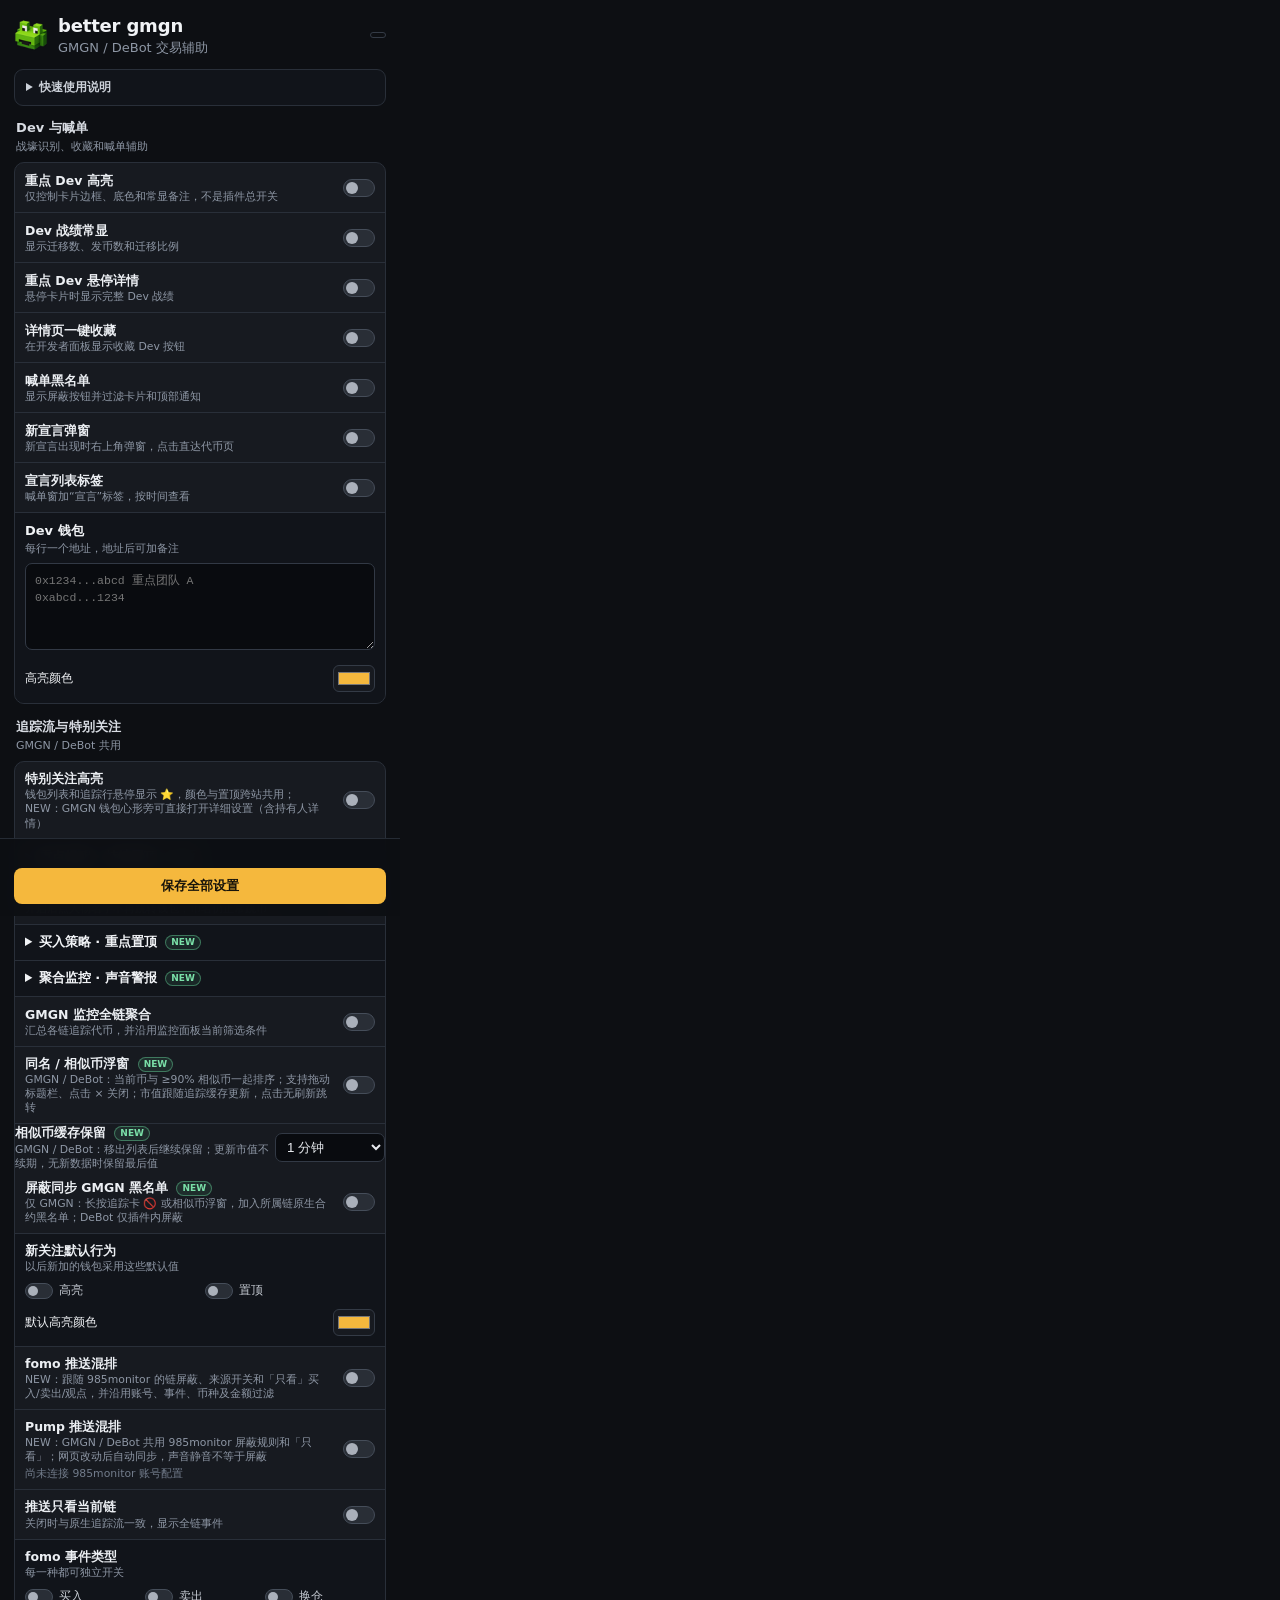
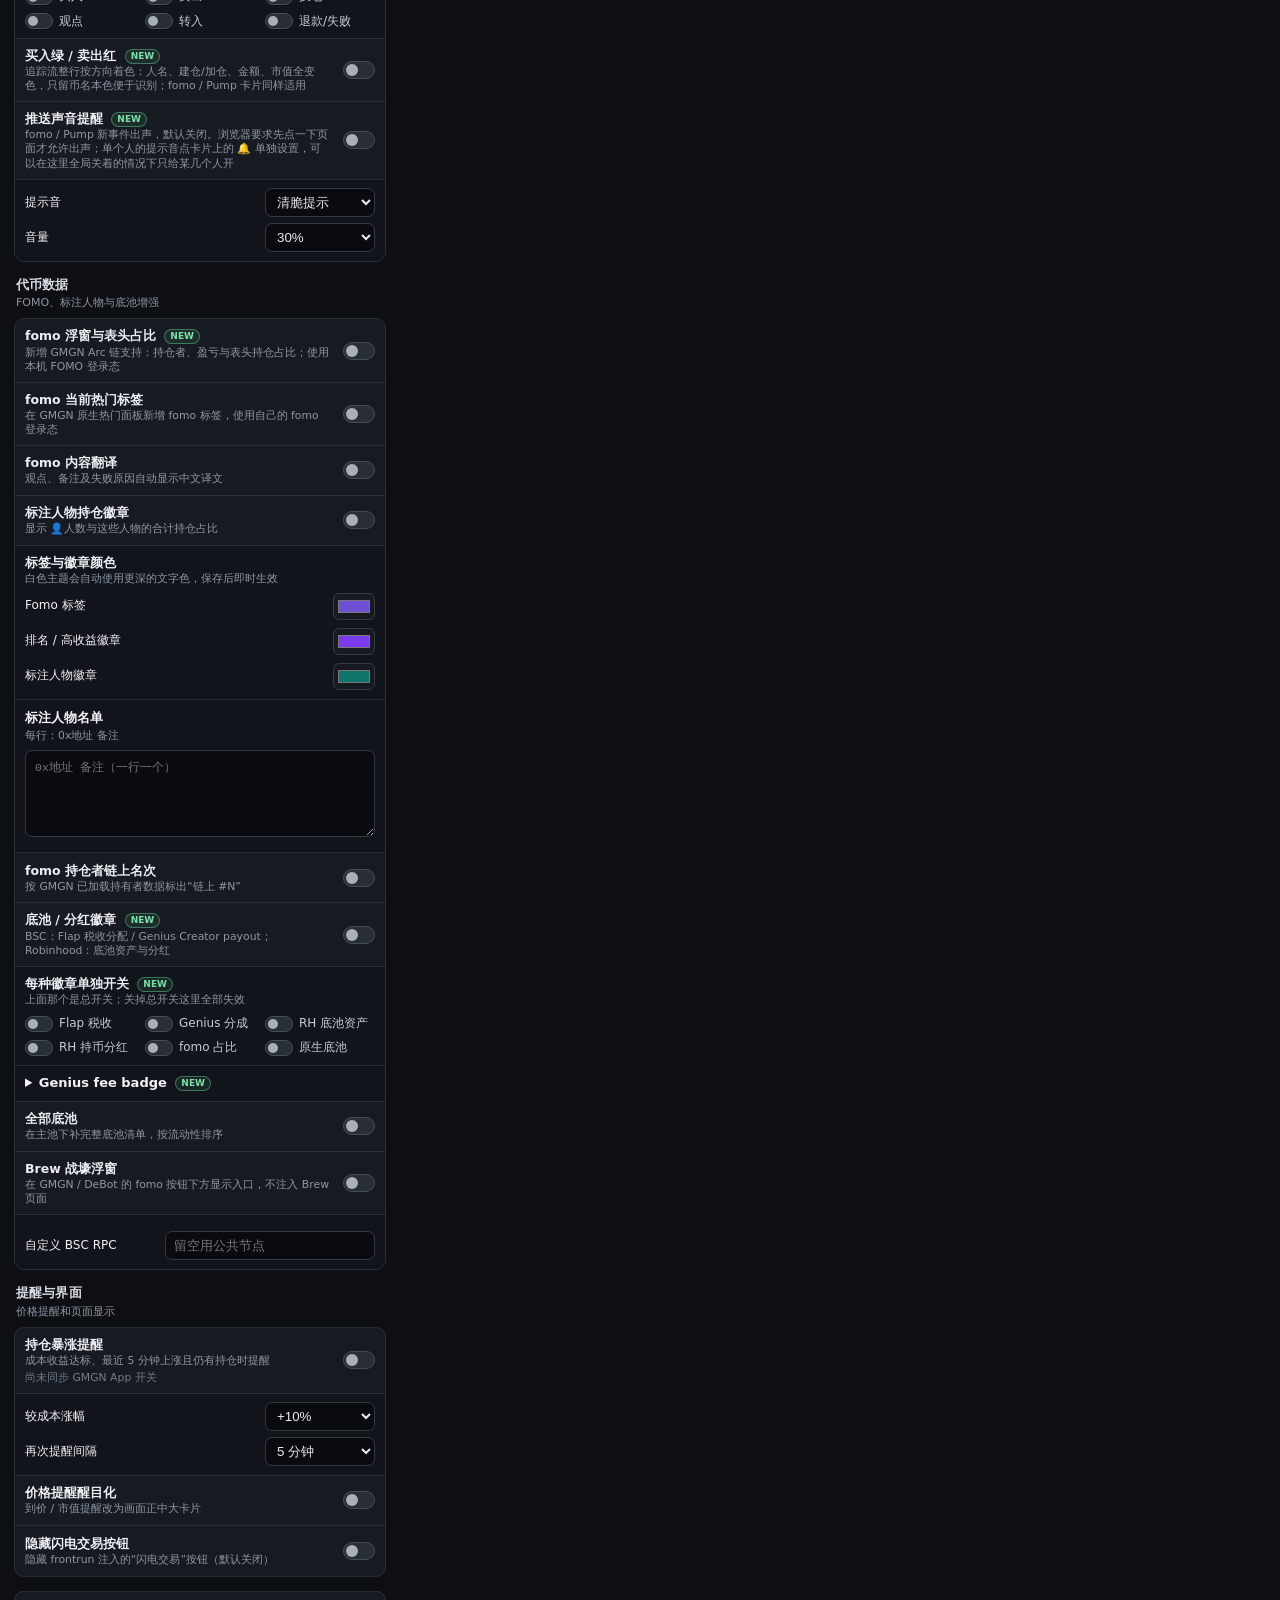
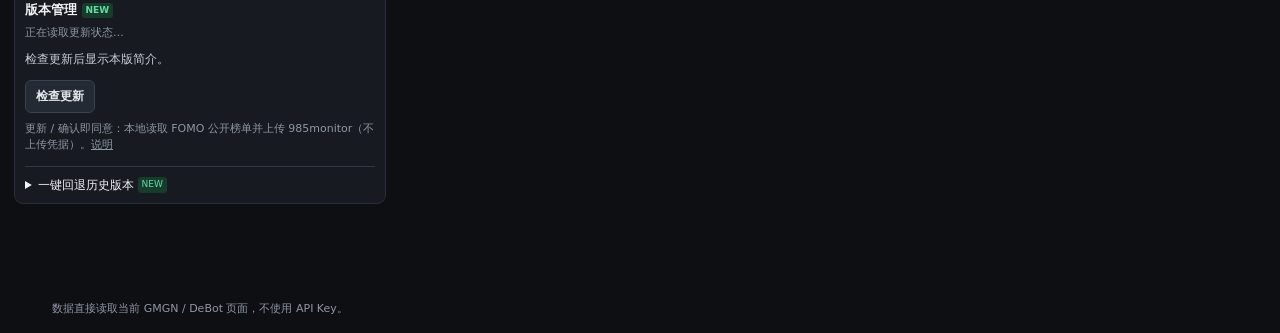
==== commit ec831310: "feat: follow 985monitor show-only types in FOMO/Pump feeds - Capture the website's typeOnly (buy/sel" ====
--- a/popup.html
+++ b/popup.html
@@ -74,8 +74,8 @@
             <div class="check-grid two"><label><input id="special-wallet-default-highlight" type="checkbox" />高亮</label><label><input id="special-wallet-default-pin" type="checkbox" />置顶</label></div>
             <label class="control-row" for="special-wallet-default-color"><span>默认高亮颜色</span><input id="special-wallet-default-color" type="color" value="#f5b83d" /></label>
           </div>
-          <label class="switch-row"><span><strong>fomo 推送混排</strong><small>NEW：跟随 985monitor 的链屏蔽与来源开关，并沿用账号、事件、币种及金额过滤</small></span><input id="enable-fomo-feed" type="checkbox" /></label>
-          <label class="switch-row"><span><strong>Pump 推送混排</strong><small>NEW：GMGN / DeBot 共用 985monitor 屏蔽规则；网页改动后自动同步，声音静音不等于屏蔽</small><small id="monitor-985-sync-status" class="sync-status">尚未连接 985monitor 账号配置</small></span><input id="enable-pump-feed" type="checkbox" /></label>
+          <label class="switch-row"><span><strong>fomo 推送混排</strong><small>NEW：跟随 985monitor 的链屏蔽、来源开关和「只看」买入/卖出/观点，并沿用账号、事件、币种及金额过滤</small></span><input id="enable-fomo-feed" type="checkbox" /></label>
+          <label class="switch-row"><span><strong>Pump 推送混排</strong><small>NEW：GMGN / DeBot 共用 985monitor 屏蔽规则和「只看」；网页改动后自动同步，声音静音不等于屏蔽</small><small id="monitor-985-sync-status" class="sync-status">尚未连接 985monitor 账号配置</small></span><input id="enable-pump-feed" type="checkbox" /></label>
           <label class="switch-row"><span><strong>推送只看当前链</strong><small>关闭时与原生追踪流一致，显示全链事件</small></span><input id="fomo-feed-chain-only" type="checkbox" /></label>
           <div class="sub-settings compact">
             <div class="option-row"><span><strong>fomo 事件类型</strong><small>每一种都可独立开关</small></span></div>
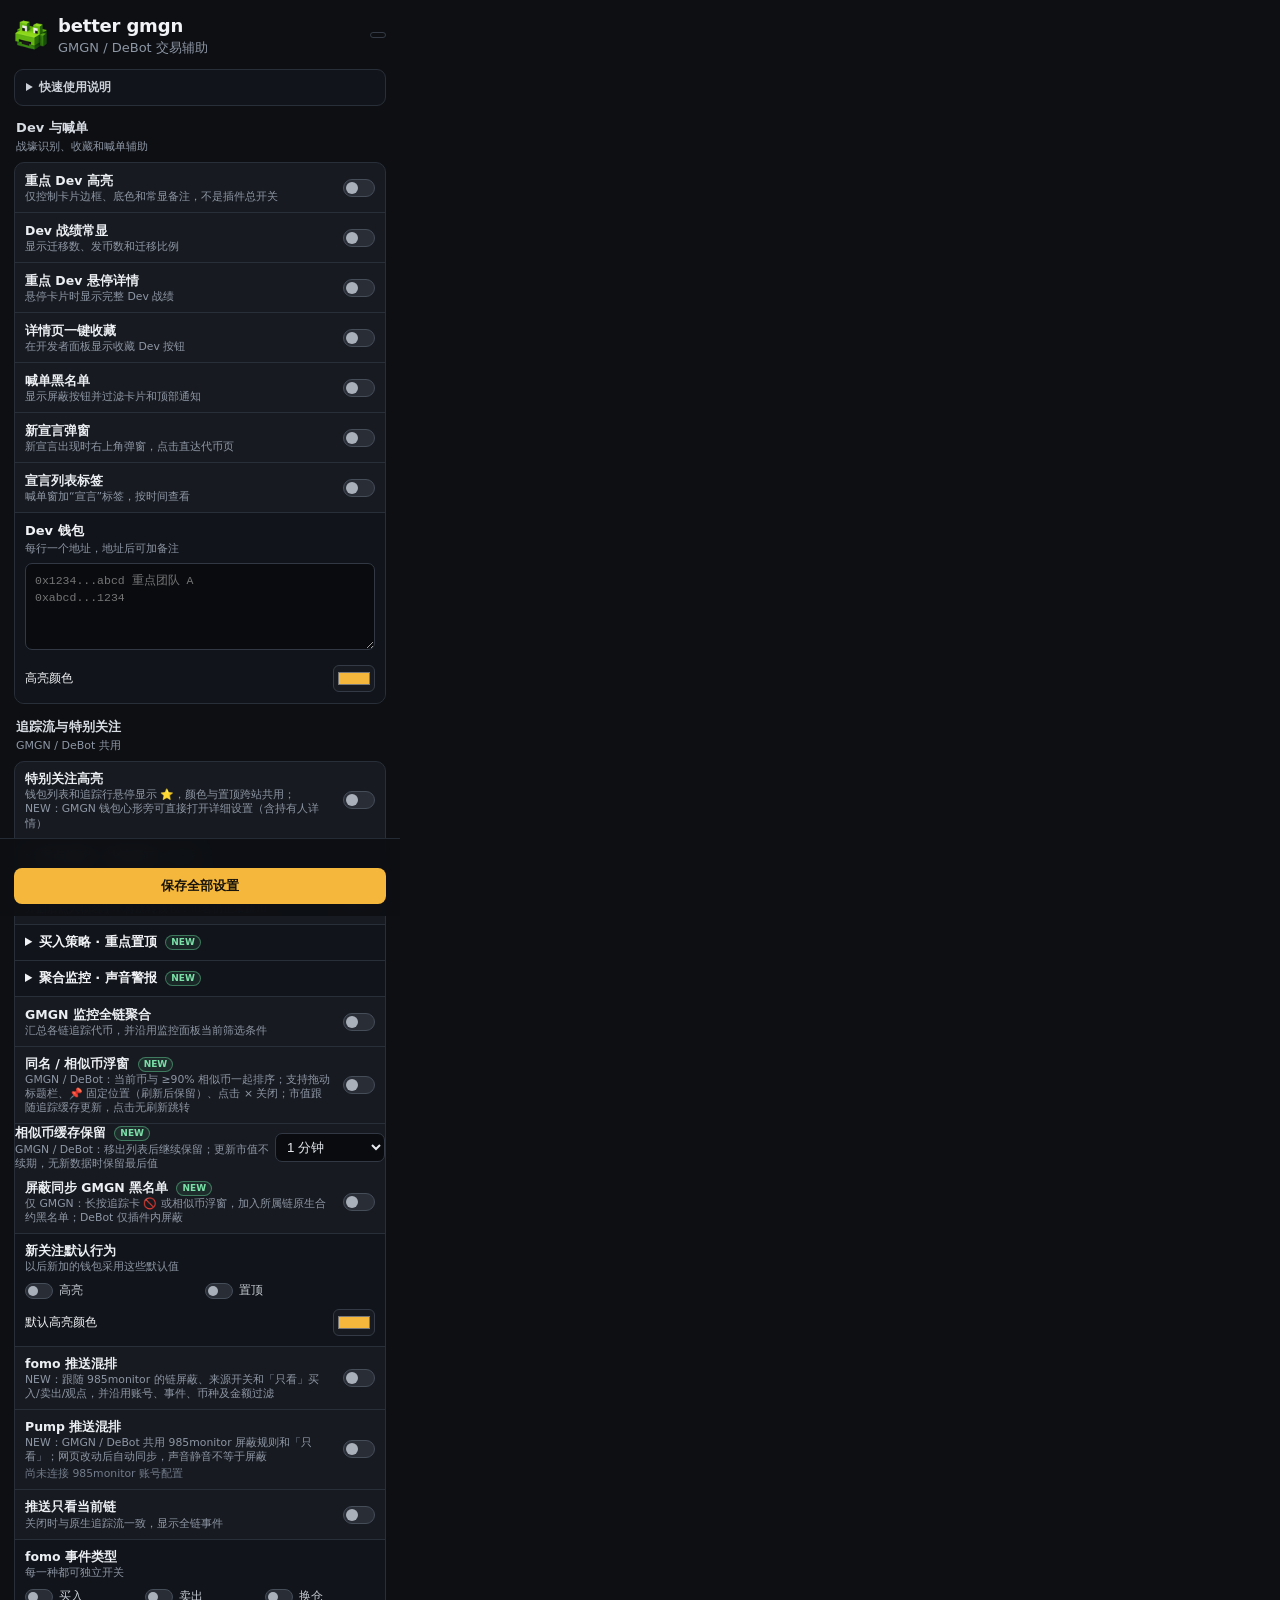
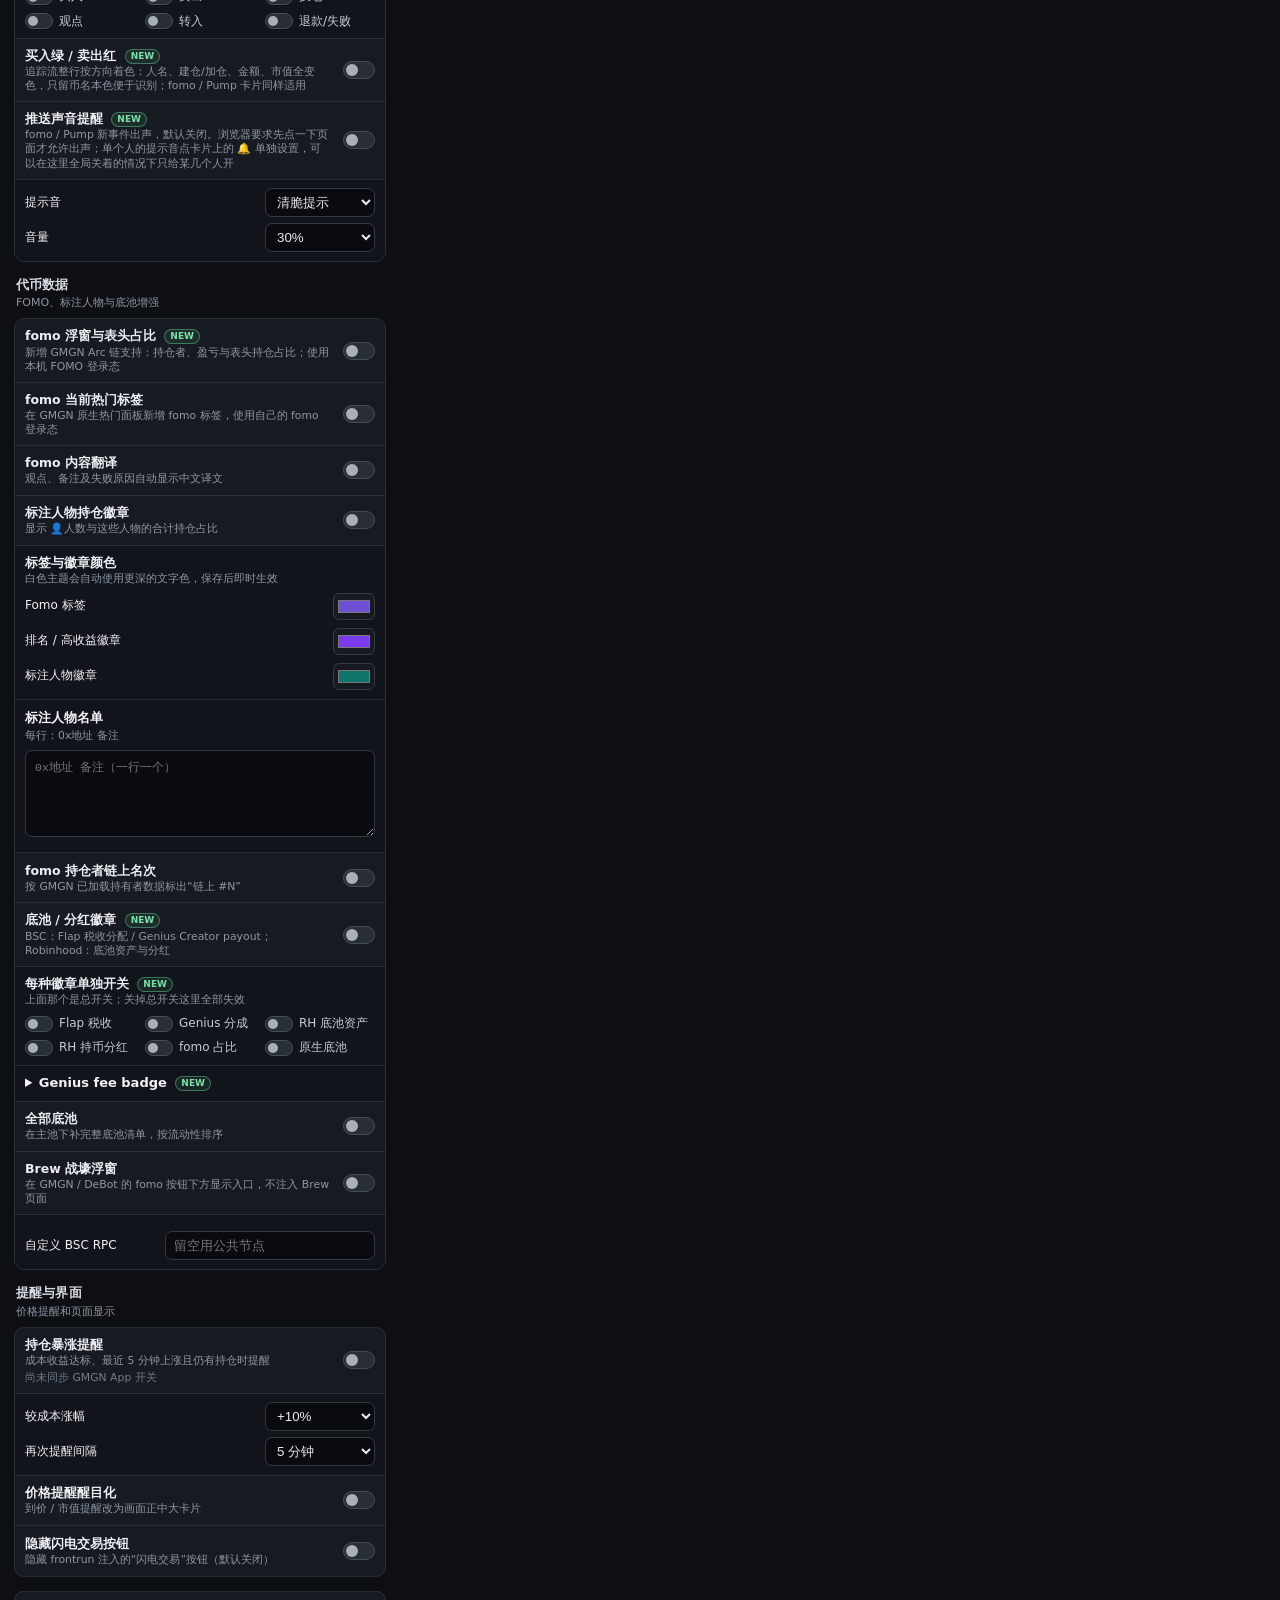
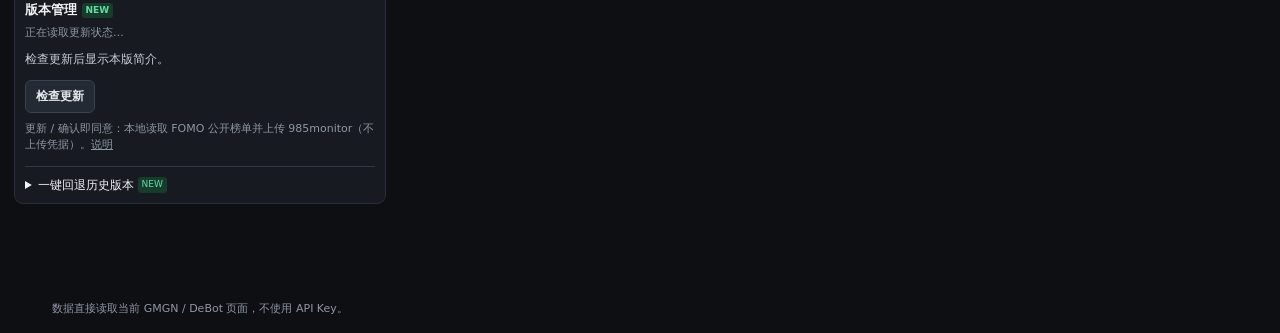
==== commit e6b5ebfe: "feat: pin the similar-token panel in place - Add a pin button to the GMGN and DeBot similar-token pa" ====
--- a/popup.html
+++ b/popup.html
@@ -66,7 +66,7 @@
           </details>
           <details class="sub-settings compact"><summary><strong>聚合监控 · 声音警报 <em class="new-badge">NEW</em></strong></summary><small>GMGN 底部「聚合监控」打开独立原生面板，支持拖拽、缩放和停靠；人数左侧显示买家头像，点击查看明细；汇总已接收的追踪 / FOMO / Pump 买入，按人数、USD 金额筛选排序；新增卖出额、净买入额（买入减卖出）和确认清仓人数，缺数据不伪造。面板内 Sound alerts / 声音警报可配置秒数、金额或去重买家数、三级强度、同币每档仅提醒一次（跨刷新记忆）、0–100% 音量和每档独立的 6 种提示音，支持中文切换与试听，默认关闭。关闭面板仍监听；刷新后需点击启用声音。仅本地已接收数据，不补抓历史，不执行交易。</small></details>
           <label class="switch-row"><span><strong>GMGN 监控全链聚合</strong><small>汇总各链追踪代币，并沿用监控面板当前筛选条件</small></span><input id="enable-monitor-aggregate" type="checkbox" /></label>
-          <label class="switch-row"><span><strong>同名 / 相似币浮窗 <em class="new-badge">NEW</em></strong><small>GMGN / DeBot：当前币与 ≥90% 相似币一起排序；支持拖动标题栏、点击 × 关闭；市值跟随追踪缓存更新，点击无刷新跳转</small></span><input id="enable-similar-token-panel" type="checkbox" /></label>
+          <label class="switch-row"><span><strong>同名 / 相似币浮窗 <em class="new-badge">NEW</em></strong><small>GMGN / DeBot：当前币与 ≥90% 相似币一起排序；支持拖动标题栏、📌 固定位置（刷新后保留）、点击 × 关闭；市值跟随追踪缓存更新，点击无刷新跳转</small></span><input id="enable-similar-token-panel" type="checkbox" /></label>
           <label class="option-row" for="similar-token-cache-minutes"><span><strong>相似币缓存保留 <em class="new-badge">NEW</em></strong><small>GMGN / DeBot：移出列表后继续保留；更新市值不续期，无新数据时保留最后值</small></span><select id="similar-token-cache-minutes"><option value="1">1 分钟</option><option value="5">5 分钟</option><option value="10">10 分钟</option><option value="30">30 分钟</option></select></label>
           <label class="switch-row"><span><strong>屏蔽同步 GMGN 黑名单 <em class="new-badge">NEW</em></strong><small>仅 GMGN：长按追踪卡 🚫 或相似币浮窗，加入所属链原生合约黑名单；DeBot 仅插件内屏蔽</small></span><input id="sync-gmgn-token-blacklist" type="checkbox" /></label>
           <div class="sub-settings compact">
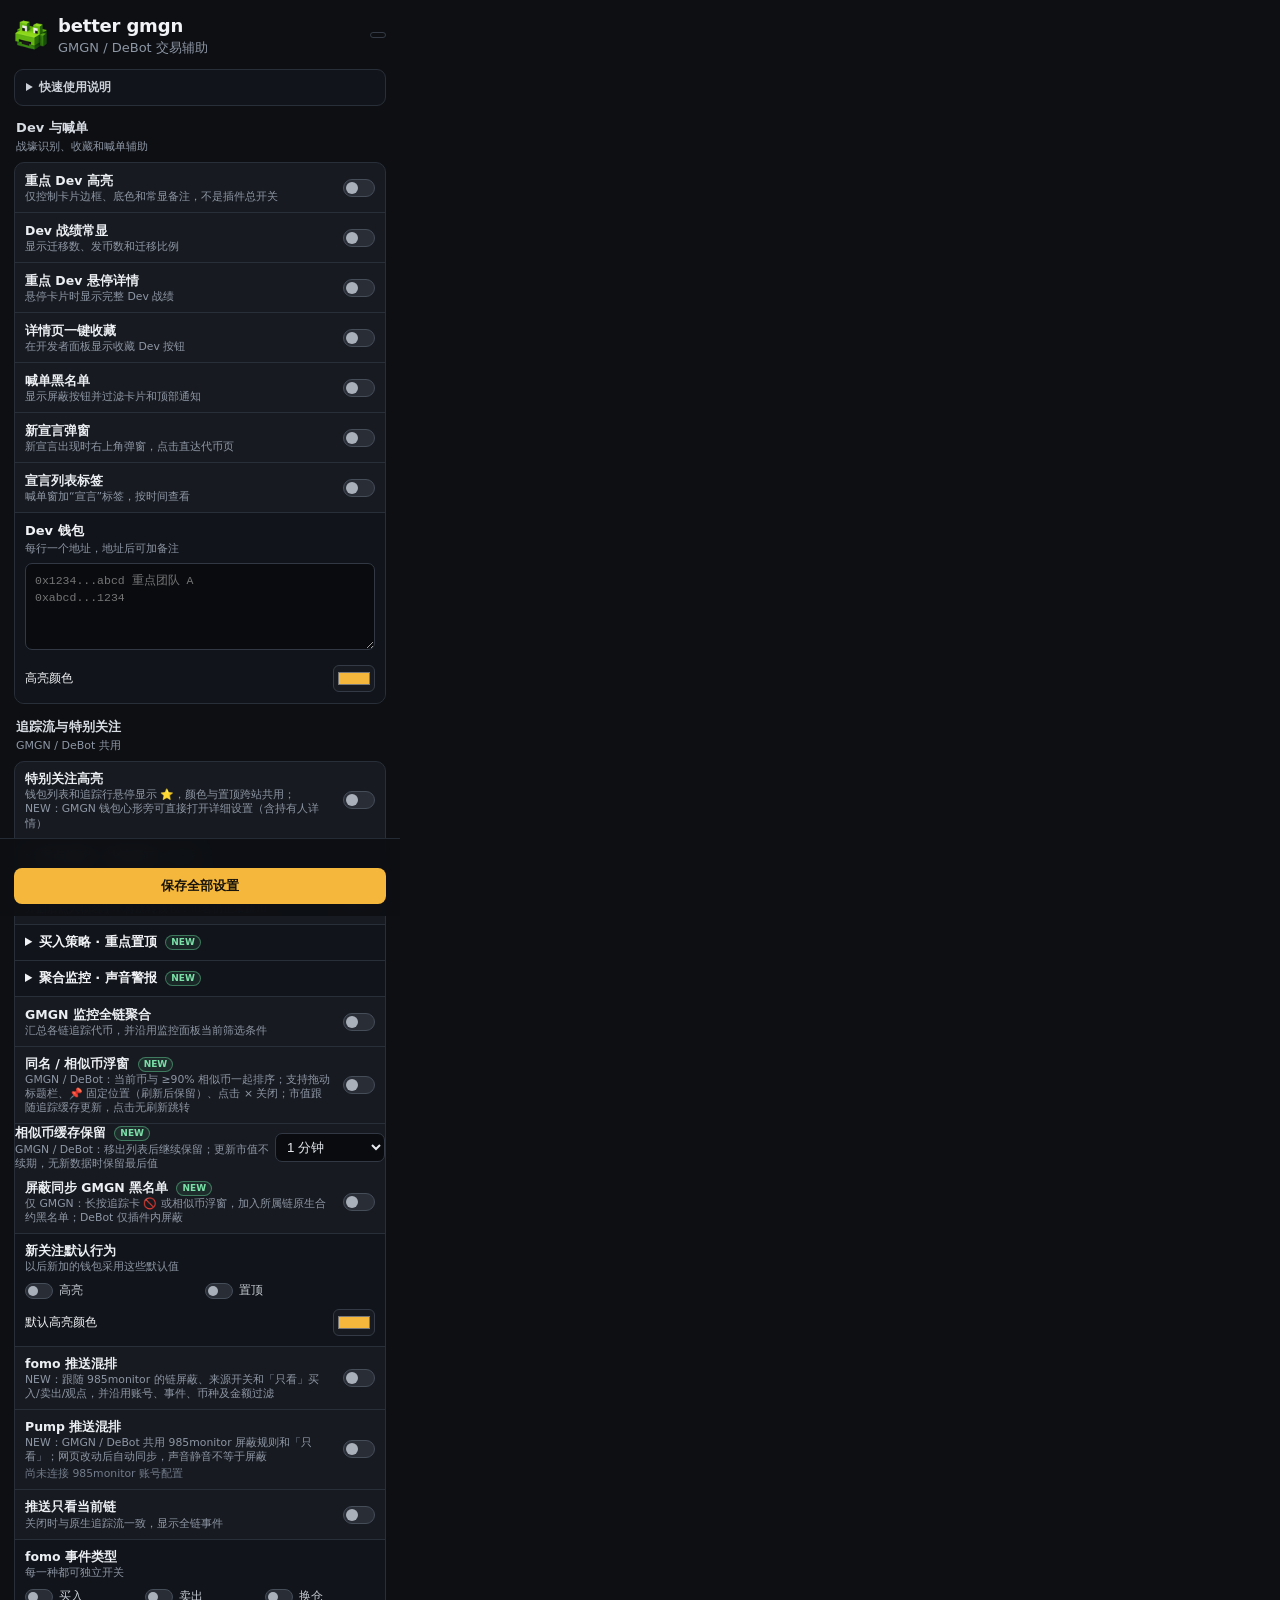
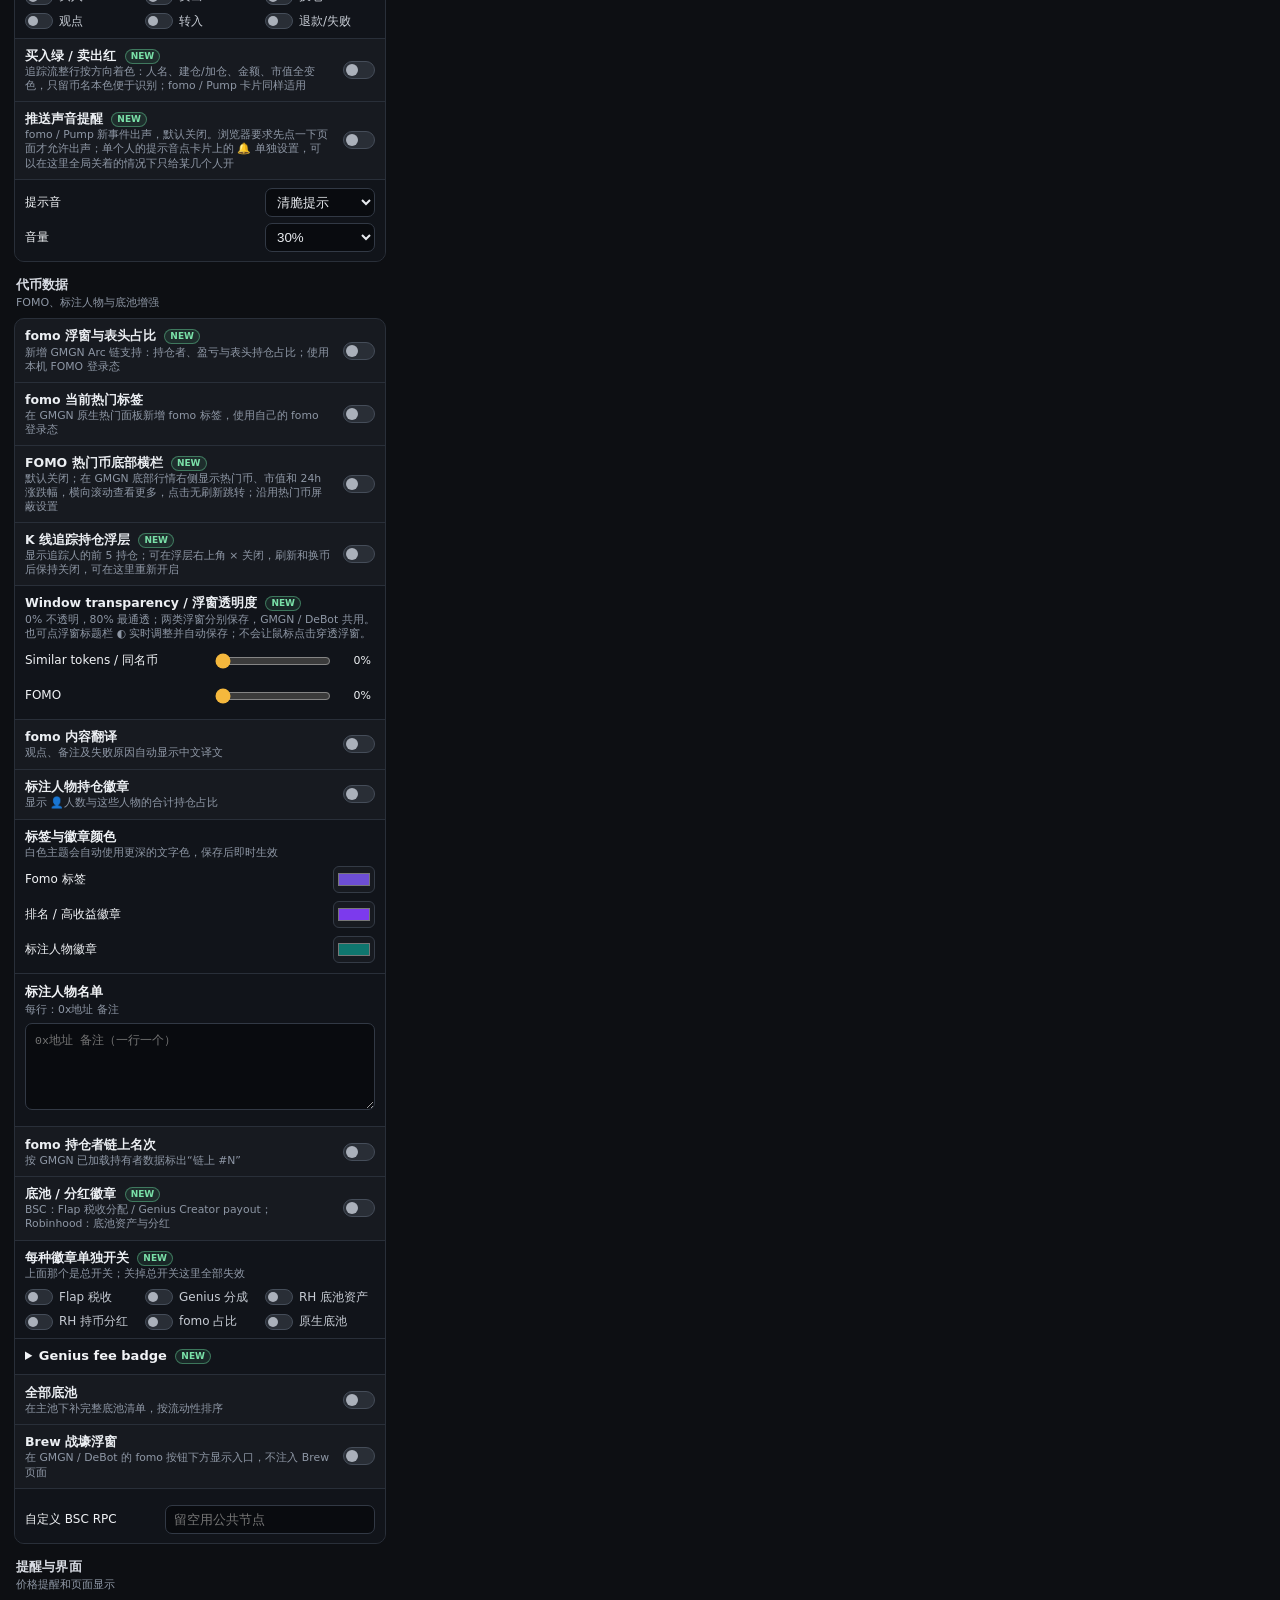
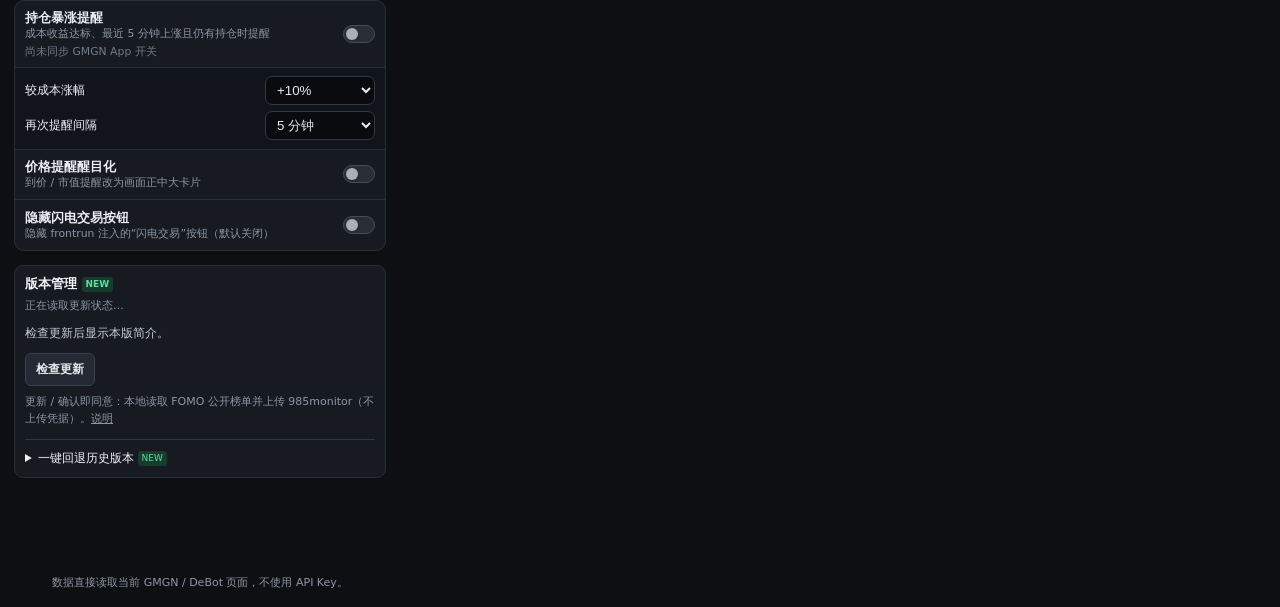
==== commit b1779f69: "feat: add panel transparency and optional chart controls" ====
--- a/popup.html
+++ b/popup.html
@@ -95,6 +95,13 @@
         <div class="feature-list">
           <label class="switch-row"><span><strong>fomo 浮窗与表头占比 <em class="new-badge">NEW</em></strong><small>新增 GMGN Arc 链支持：持仓者、盈亏与表头持仓占比；使用本机 FOMO 登录态</small></span><input id="enable-fomo-panel" type="checkbox" /></label>
           <label class="switch-row"><span><strong>fomo 当前热门标签</strong><small>在 GMGN 原生热门面板新增 fomo 标签，使用自己的 fomo 登录态</small></span><input id="enable-fomo-trending" type="checkbox" /></label>
+          <label class="switch-row"><span><strong>FOMO 热门币底部横栏 <em class="new-badge">NEW</em></strong><small>默认关闭；在 GMGN 底部行情右侧显示热门币、市值和 24h 涨跌幅，横向滚动查看更多，点击无刷新跳转；沿用热门币屏蔽设置</small></span><input id="enable-fomo-trending-footer" type="checkbox" /></label>
+          <label class="switch-row"><span><strong>K 线追踪持仓浮层 <em class="new-badge">NEW</em></strong><small>显示追踪人的前 5 持仓；可在浮层右上角 × 关闭，刷新和换币后保持关闭，可在这里重新开启</small></span><input id="enable-chart-tracked-holdings" type="checkbox" /></label>
+          <div class="sub-settings compact control-grid">
+            <div class="option-row"><span><strong>Window transparency / 浮窗透明度 <em class="new-badge">NEW</em></strong><small>0% 不透明，80% 最通透；两类浮窗分别保存，GMGN / DeBot 共用。也可点浮窗标题栏 ◐ 实时调整并自动保存；不会让鼠标点击穿透浮窗。</small></span></div>
+            <label class="control-row" for="similar-token-panel-transparency"><span>Similar tokens / 同名币</span><span class="transparency-control"><input id="similar-token-panel-transparency" type="range" min="0" max="80" step="5" value="0" /><output>0%</output></span></label>
+            <label class="control-row" for="fomo-panel-transparency"><span>FOMO</span><span class="transparency-control"><input id="fomo-panel-transparency" type="range" min="0" max="80" step="5" value="0" /><output>0%</output></span></label>
+          </div>
           <label class="switch-row"><span><strong>fomo 内容翻译</strong><small>观点、备注及失败原因自动显示中文译文</small></span><input id="fomo-translate" type="checkbox" /></label>
           <label class="switch-row"><span><strong>标注人物持仓徽章</strong><small>显示 👤人数与这些人物的合计持仓占比</small></span><input id="enable-marked-holders" type="checkbox" /></label>
           <div class="sub-settings compact control-grid">
--- a/popup.css
+++ b/popup.css
@@ -342,3 +342,6 @@
 .gdh-global-sources .gdh-strategy-toggle { margin: 0; font-weight: 400; }
 .gdh-strategy-global-status { min-height: 20px; margin-top: 7px; color: #58d7ae; overflow-wrap: anywhere; }
 .gdh-strategy-global-status.is-error { color: #ff8787; }
+.transparency-control { display: flex; align-items: center; gap: 6px; width: 160px; flex-shrink: 0; }
+.transparency-control input[type="range"] { width: 116px; min-width: 0; margin: 0; accent-color: #f5b83d; }
+.transparency-control output { min-width: 34px; font-size: 11px; text-align: right; }
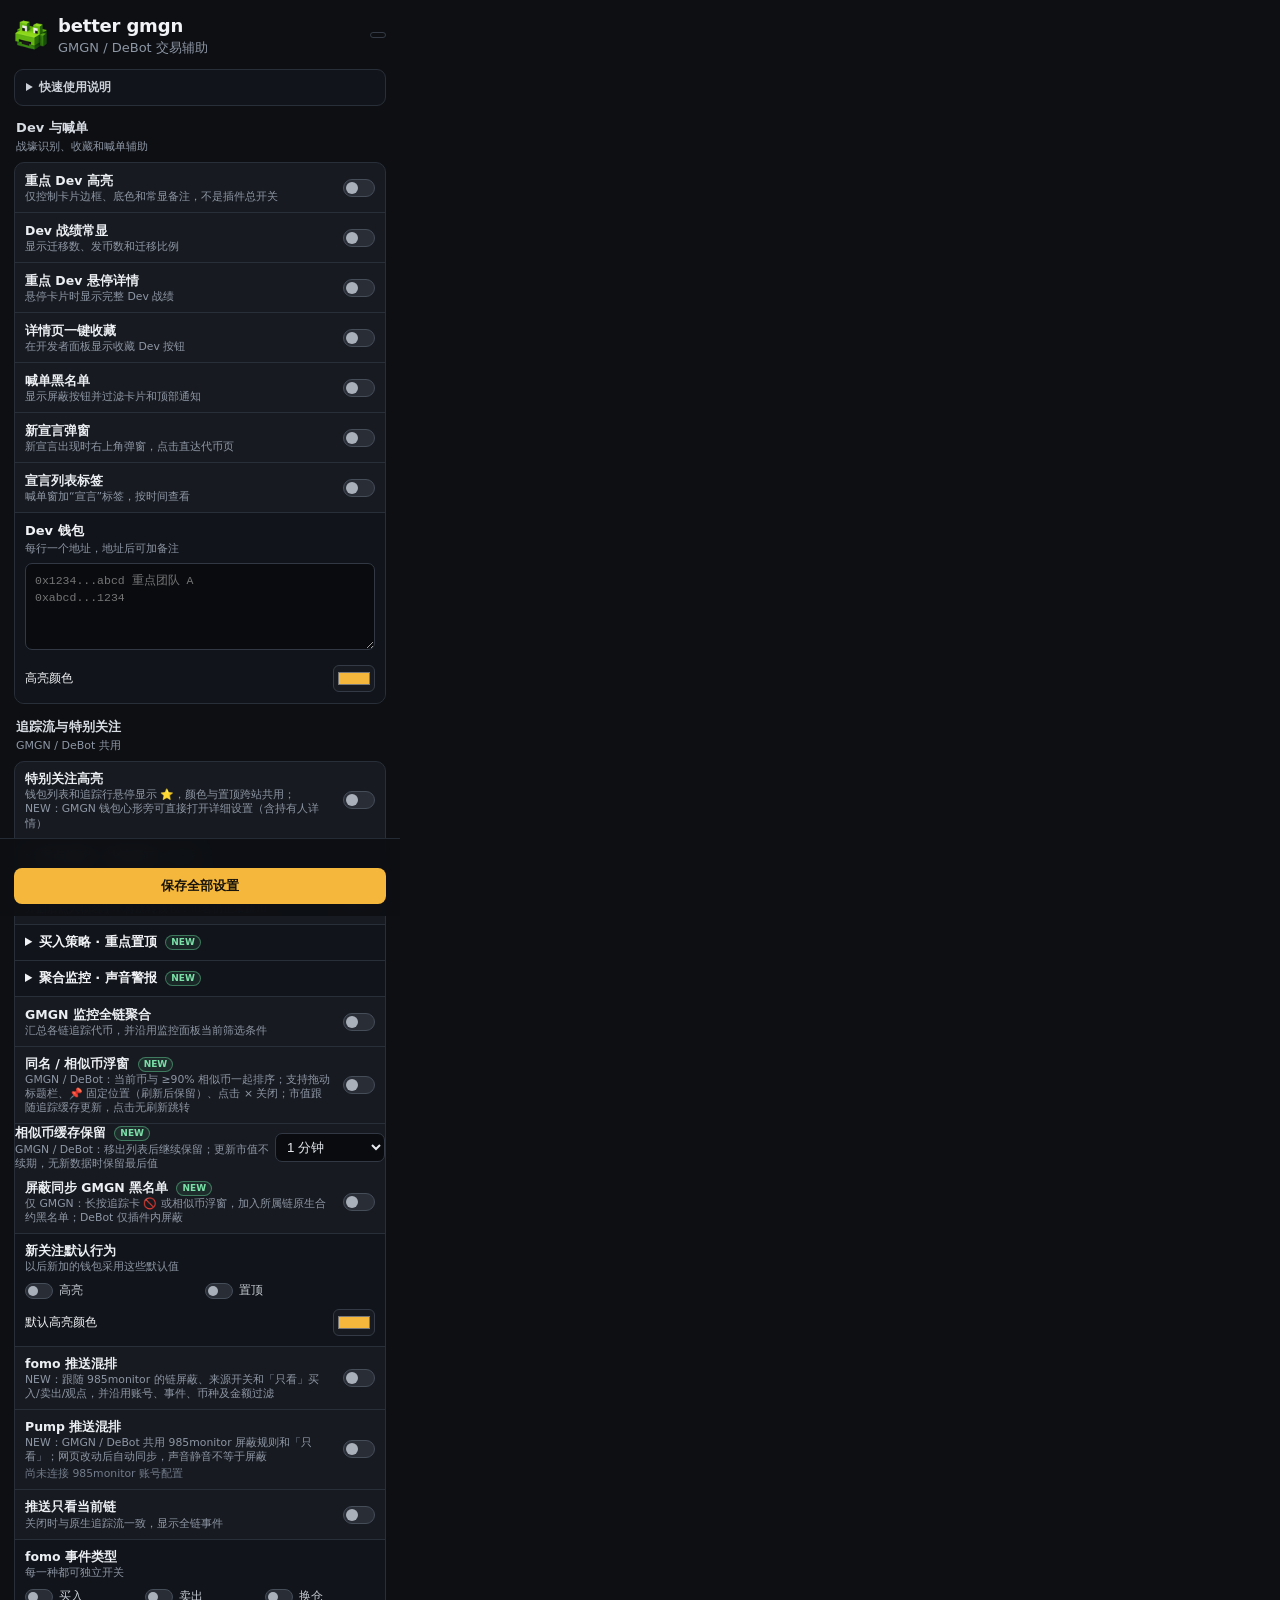
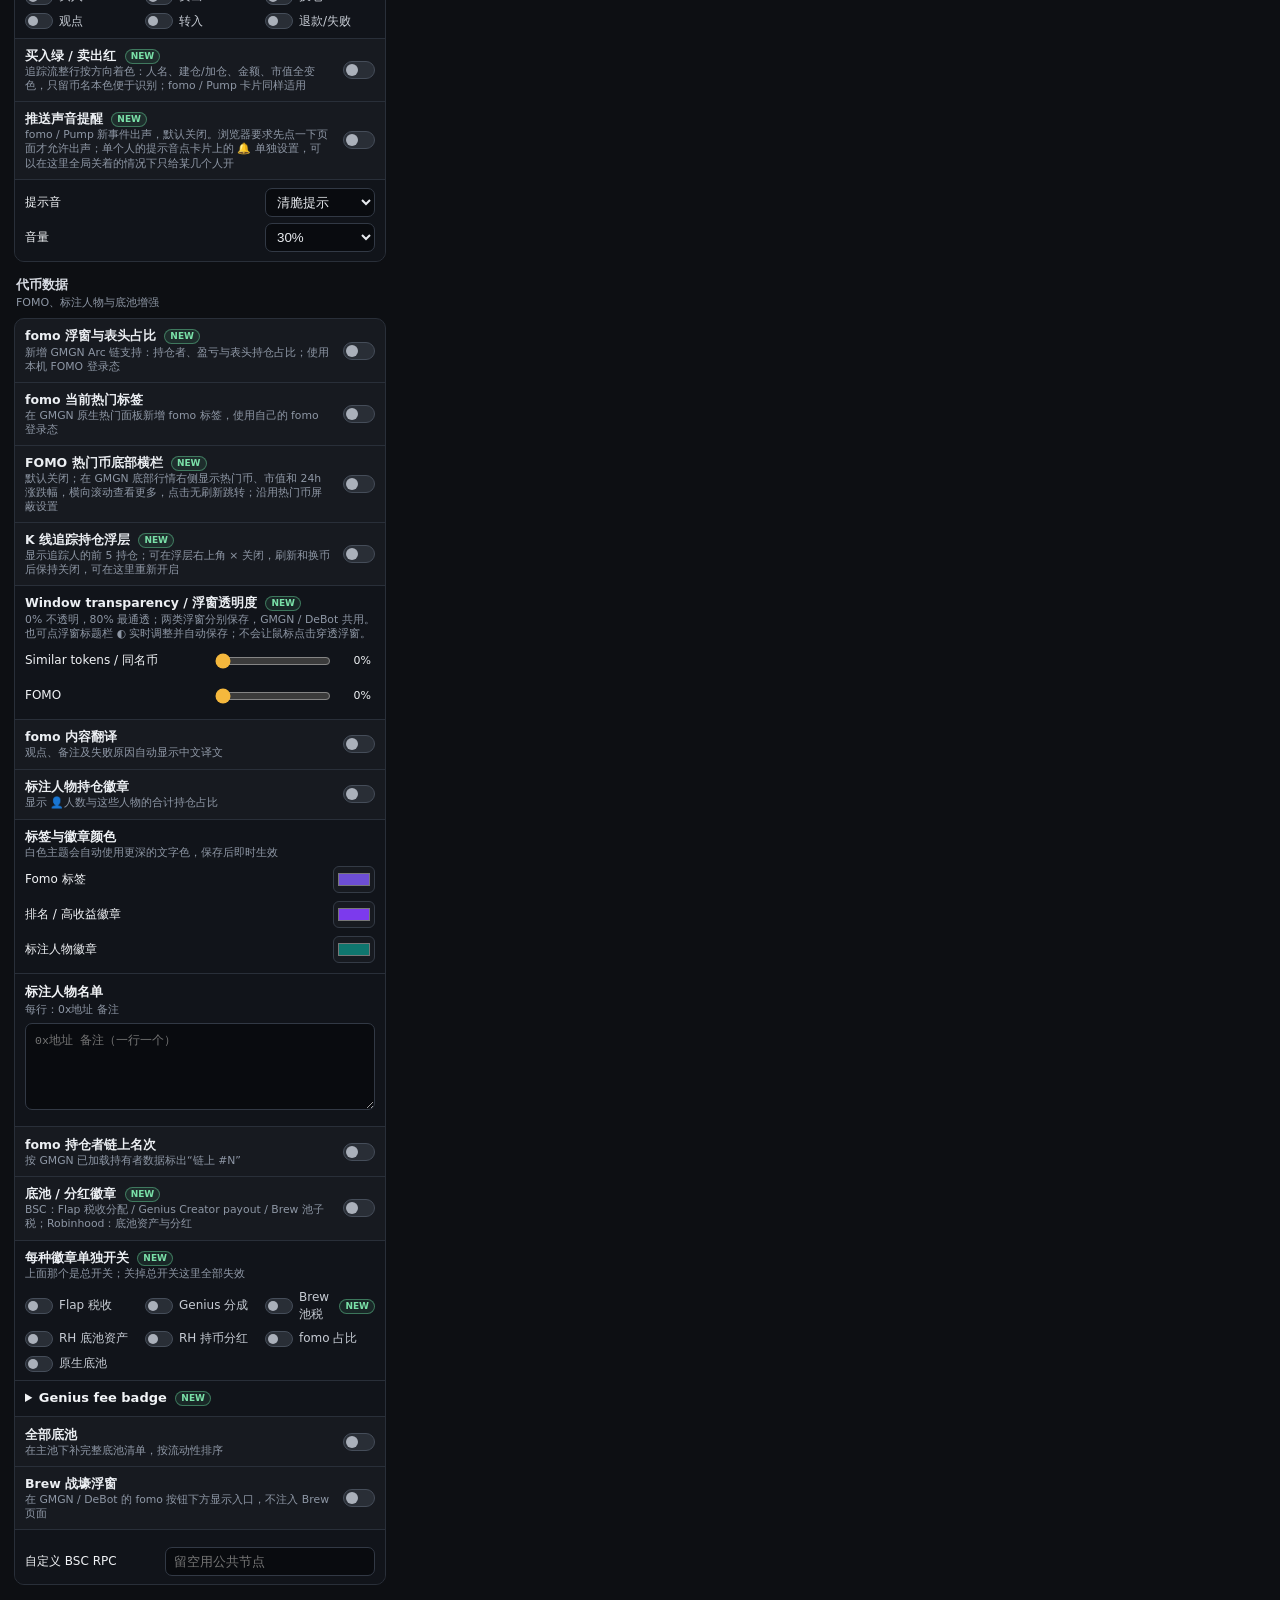
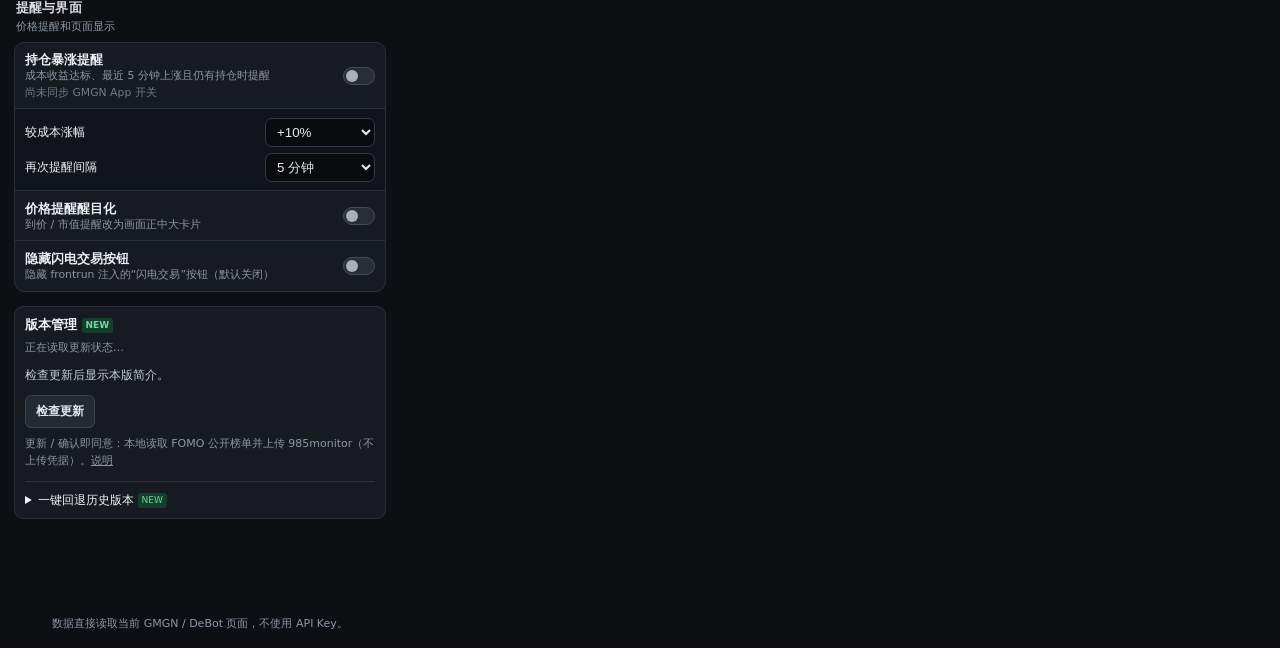
==== commit 1d90d014: "feat: Brew pool-fee badge Brew（brewfamily.dev）发的币不收代币税，手续费是 PancakeSwap V3 池子的 费率档，GMGN 只显示成「总税率 1%」" ====
--- a/popup.html
+++ b/popup.html
@@ -115,10 +115,10 @@
             <textarea id="marked-list" rows="4" placeholder="0x地址 备注（一行一个）"></textarea>
           </div>
           <label class="switch-row"><span><strong>fomo 持仓者链上名次</strong><small>按 GMGN 已加载持有者数据标出“链上 #N”</small></span><input id="enable-merge-fomo-holders" type="checkbox" /></label>
-          <label class="switch-row"><span><strong>底池 / 分红徽章 <em class="new-badge">NEW</em></strong><small>BSC：Flap 税收分配 / Genius Creator payout；Robinhood：底池资产与分红</small></span><input id="enable-flap-tax" type="checkbox" /></label>
+          <label class="switch-row"><span><strong>底池 / 分红徽章 <em class="new-badge">NEW</em></strong><small>BSC：Flap 税收分配 / Genius Creator payout / Brew 池子税；Robinhood：底池资产与分红</small></span><input id="enable-flap-tax" type="checkbox" /></label>
           <div class="sub-settings compact">
             <div class="option-row"><span><strong>每种徽章单独开关 <em class="new-badge">NEW</em></strong><small>上面那个是总开关；关掉总开关这里全部失效</small></span></div>
-            <div class="check-grid"><label><input id="enable-flap-tax-badge" type="checkbox" />Flap 税收</label><label><input id="enable-genius-badge" type="checkbox" />Genius 分成</label><label><input id="enable-rh-pool-badge" type="checkbox" />RH 底池资产</label><label><input id="enable-rh-dividend-badge" type="checkbox" />RH 持币分红</label><label><input id="enable-fomo-share-badge" type="checkbox" />fomo 占比</label><label><input id="enable-native-pool-badge" type="checkbox" />原生底池</label></div>
+            <div class="check-grid"><label><input id="enable-flap-tax-badge" type="checkbox" />Flap 税收</label><label><input id="enable-genius-badge" type="checkbox" />Genius 分成</label><label><input id="enable-brew-fee-badge" type="checkbox" />Brew 池税 <em class="new-badge">NEW</em></label><label><input id="enable-rh-pool-badge" type="checkbox" />RH 底池资产</label><label><input id="enable-rh-dividend-badge" type="checkbox" />RH 持币分红</label><label><input id="enable-fomo-share-badge" type="checkbox" />fomo 占比</label><label><input id="enable-native-pool-badge" type="checkbox" />原生底池</label></div>
           </div>
           <details class="sub-settings compact"><summary><strong>Genius fee badge <em class="new-badge">NEW</em></strong></summary><small>Creator payout &gt; 0.25%: red warning; ≤ 0.25%: checkmark. Trenches show only ✓ / ⚠ beside the native tax chip; hover for on-chain details. Token pages place marked-holder share beside the fee badge. A checkmark is not a token safety rating. Uses the badge switch above.</small><details><summary>中文说明</summary><small>Creator payout 大于 0.25% 红色警示，不超过则打勾；战壕在原生税标旁只显示 ✓ / ⚠，悬停看明细，原税标未加载时显示在 Genius 平台图标旁。代币页的标注人物占比与费率徽章并排，开关独立；勾选不代表代币安全。</small></details></details>
            <label class="switch-row"><span><strong>全部底池</strong><small>在主池下补完整底池清单，按流动性排序</small></span><input id="enable-all-pools" type="checkbox" /></label>
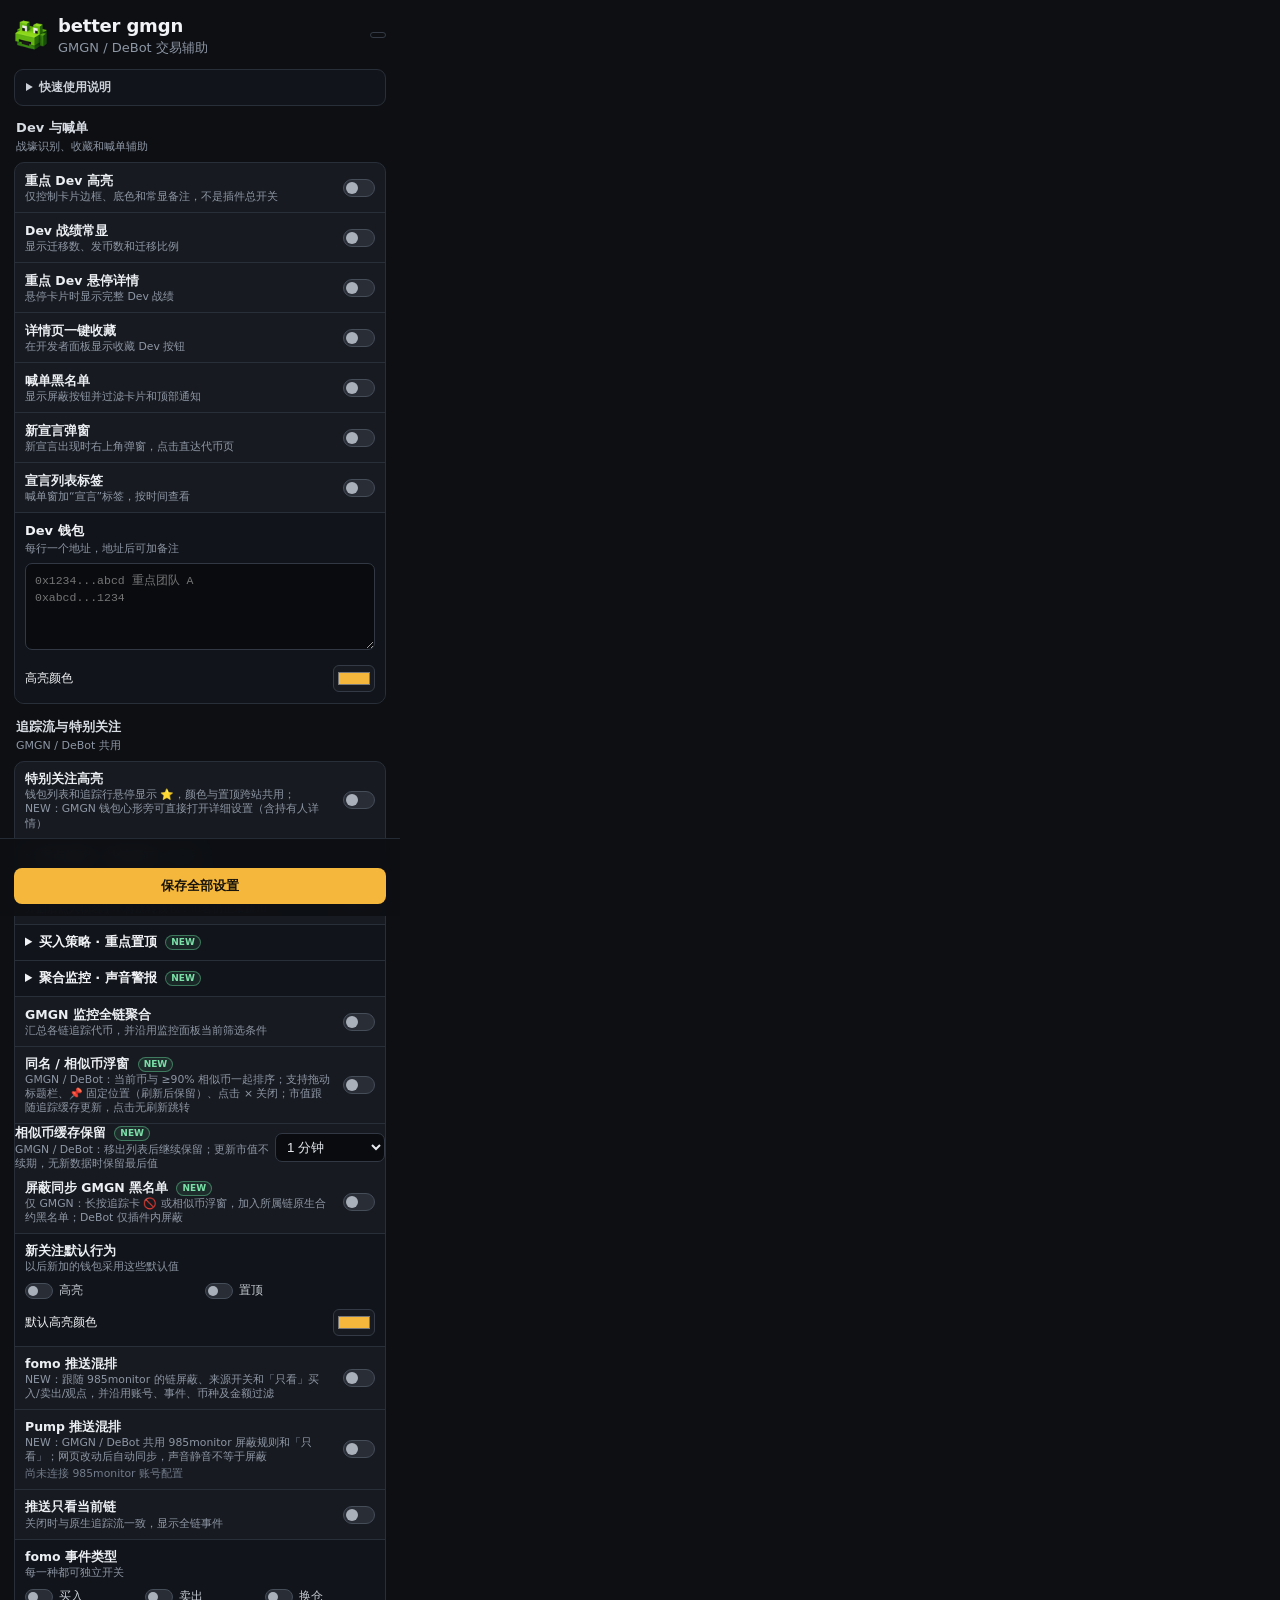
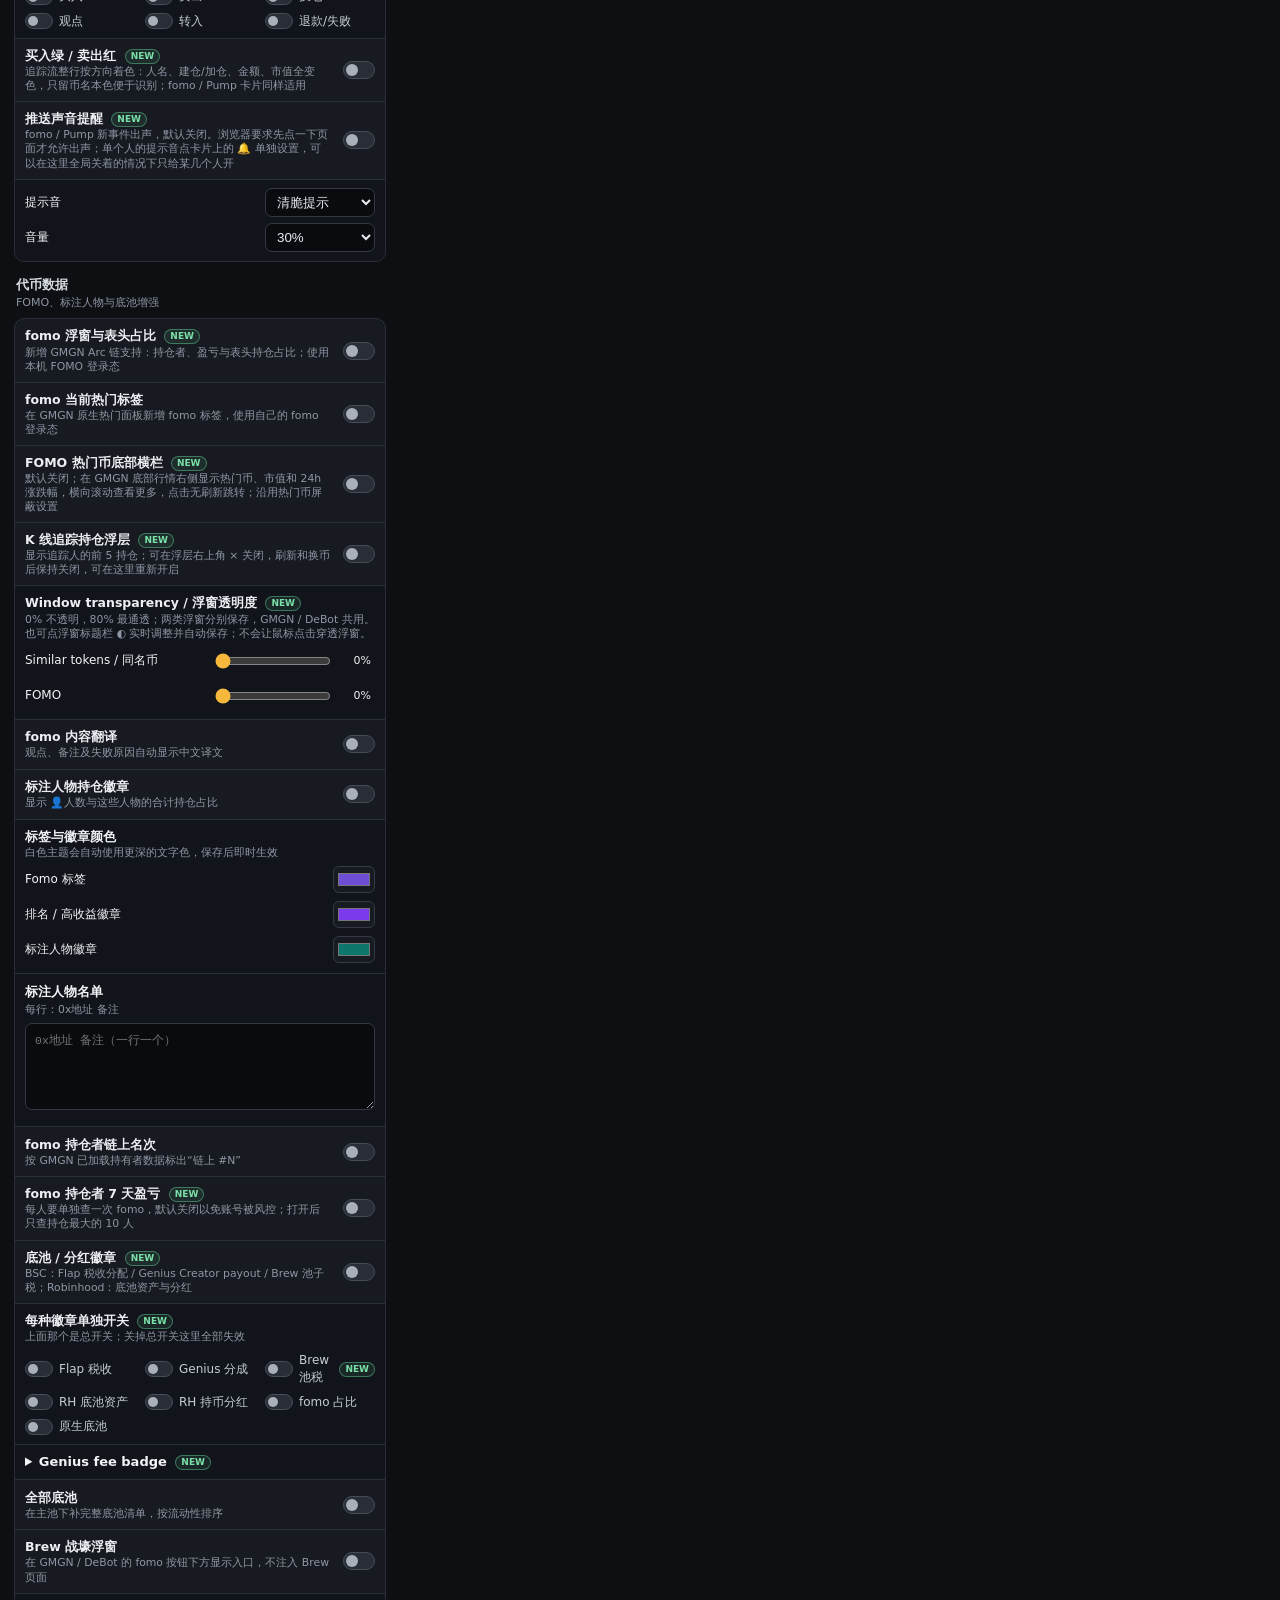
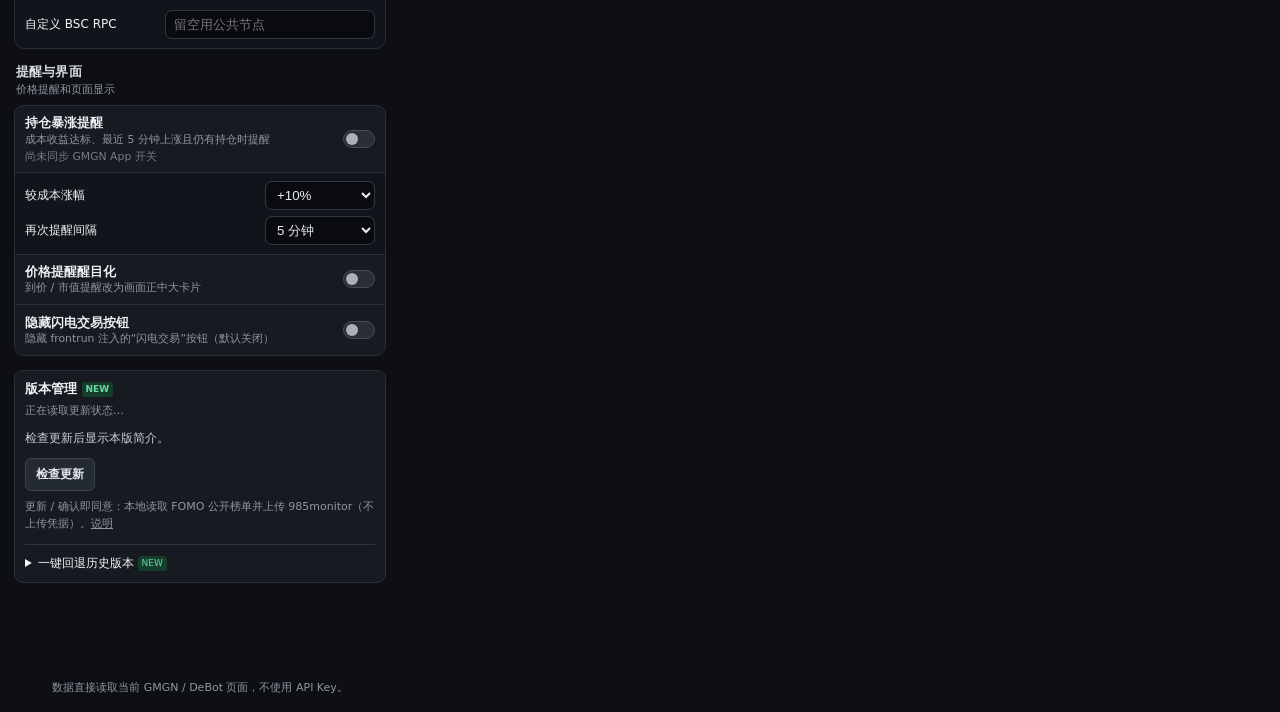
==== commit 61c5e0a7: "feat: cut FOMO API calls to lower account ban risk - 7-day PnL tags on holders are off by default; w" ====
--- a/popup.html
+++ b/popup.html
@@ -115,6 +115,7 @@
             <textarea id="marked-list" rows="4" placeholder="0x地址 备注（一行一个）"></textarea>
           </div>
           <label class="switch-row"><span><strong>fomo 持仓者链上名次</strong><small>按 GMGN 已加载持有者数据标出“链上 #N”</small></span><input id="enable-merge-fomo-holders" type="checkbox" /></label>
+          <label class="switch-row"><span><strong>fomo 持仓者 7 天盈亏 <em class="new-badge">NEW</em></strong><small>每人要单独查一次 fomo，默认关闭以免账号被风控；打开后只查持仓最大的 10 人</small></span><input id="enable-fomo-holder-pnl" type="checkbox" /></label>
           <label class="switch-row"><span><strong>底池 / 分红徽章 <em class="new-badge">NEW</em></strong><small>BSC：Flap 税收分配 / Genius Creator payout / Brew 池子税；Robinhood：底池资产与分红</small></span><input id="enable-flap-tax" type="checkbox" /></label>
           <div class="sub-settings compact">
             <div class="option-row"><span><strong>每种徽章单独开关 <em class="new-badge">NEW</em></strong><small>上面那个是总开关；关掉总开关这里全部失效</small></span></div>
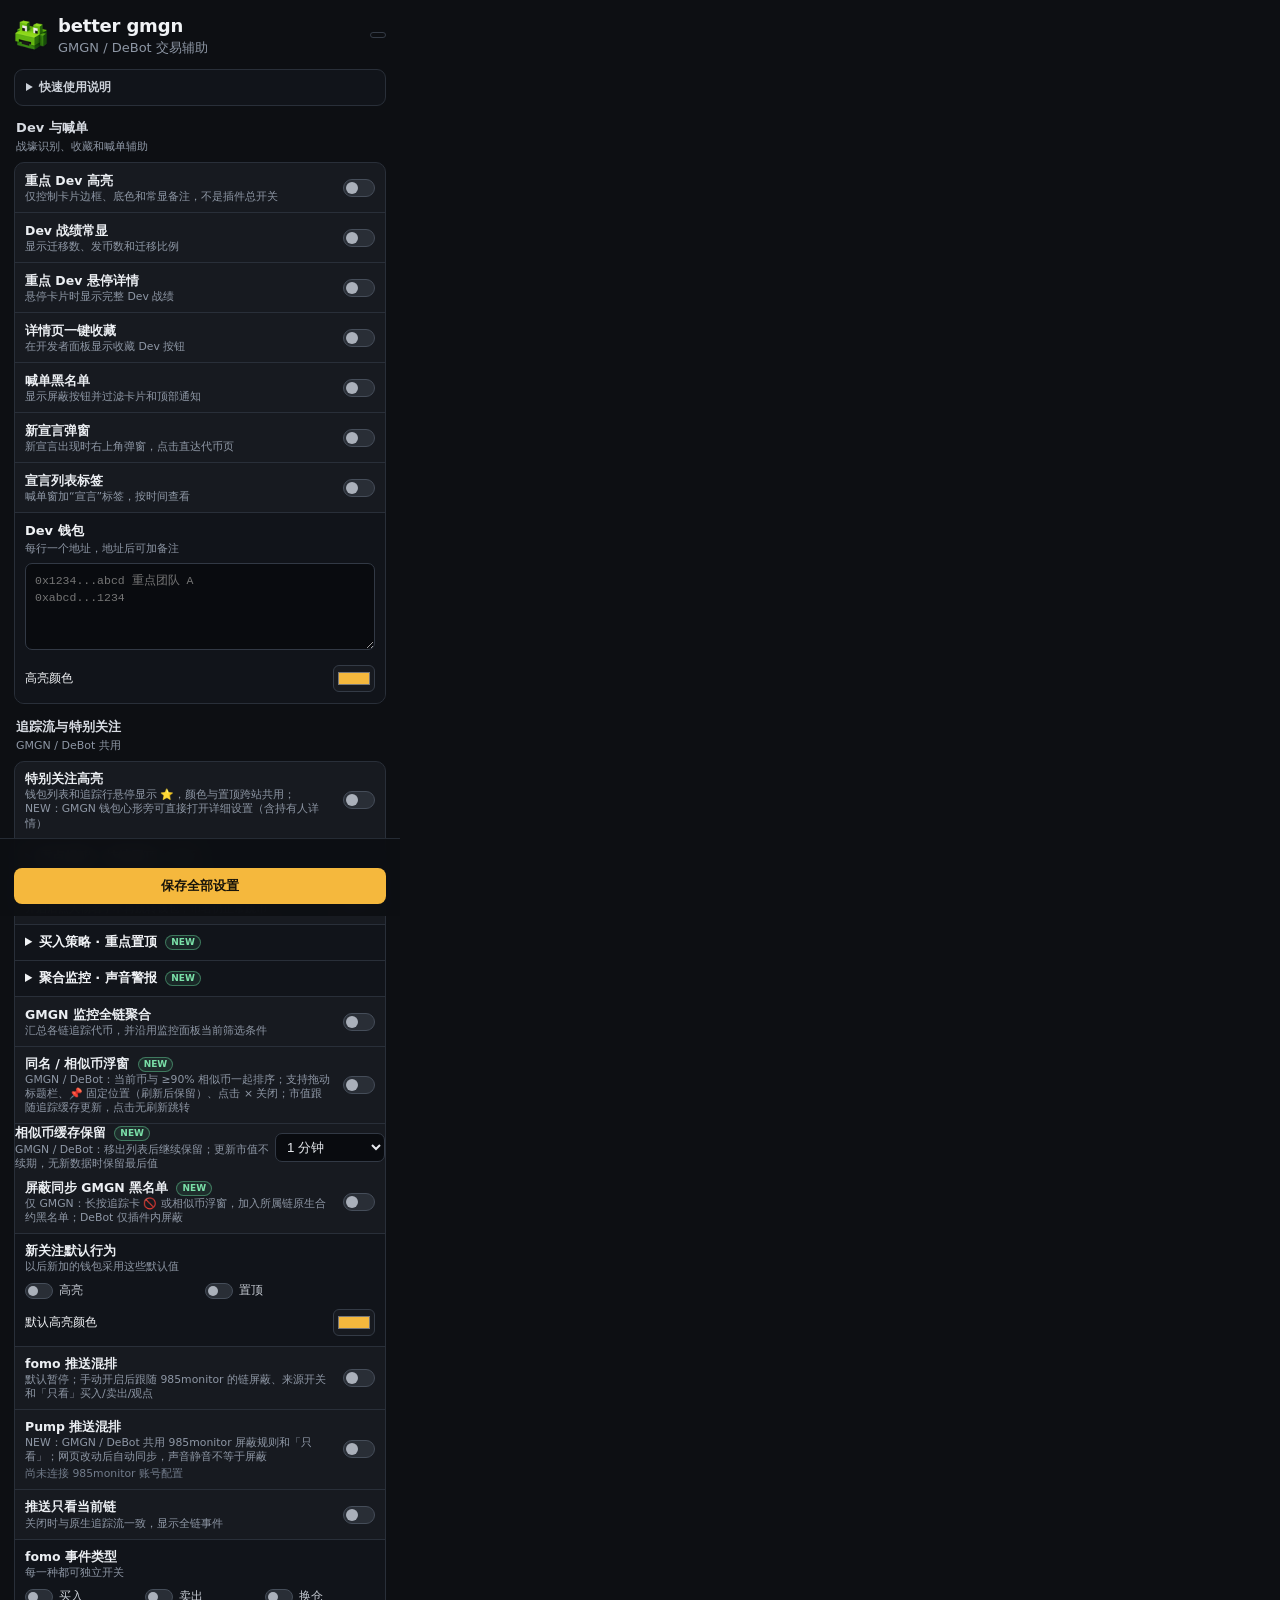
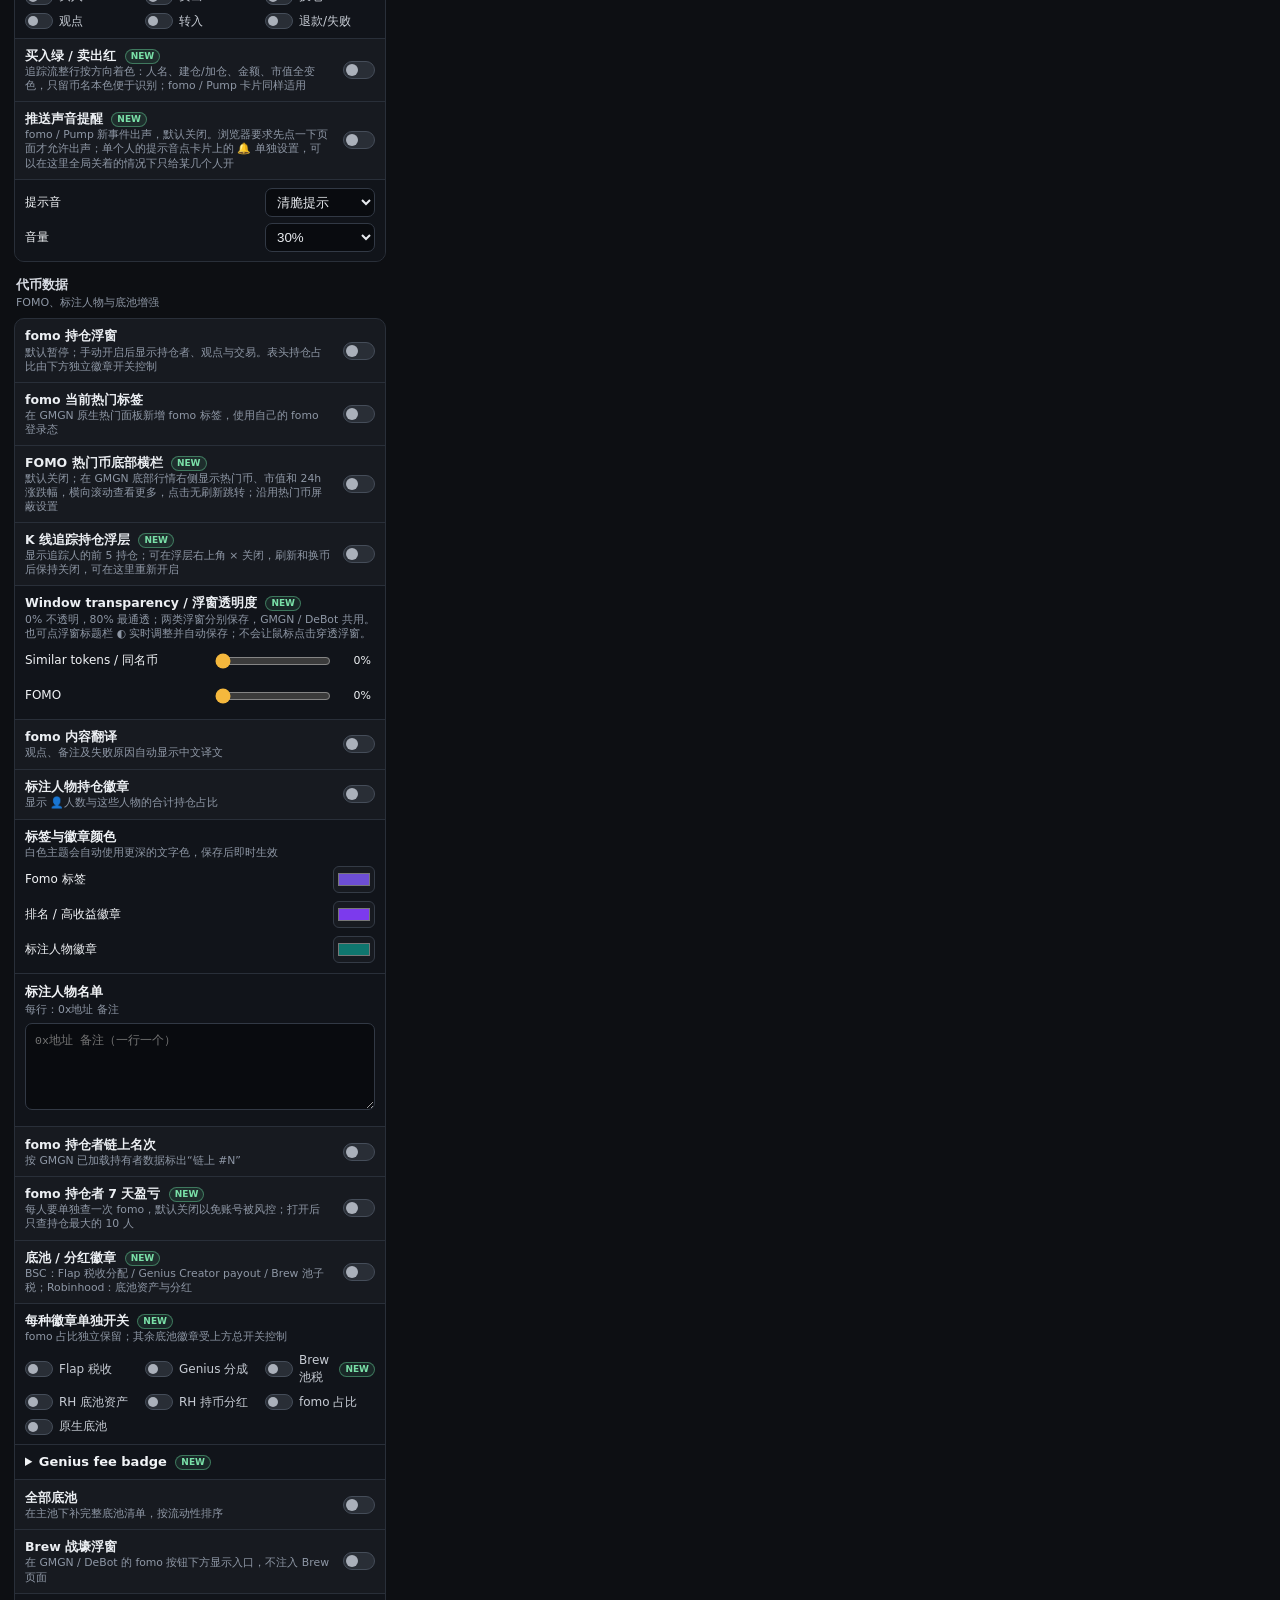
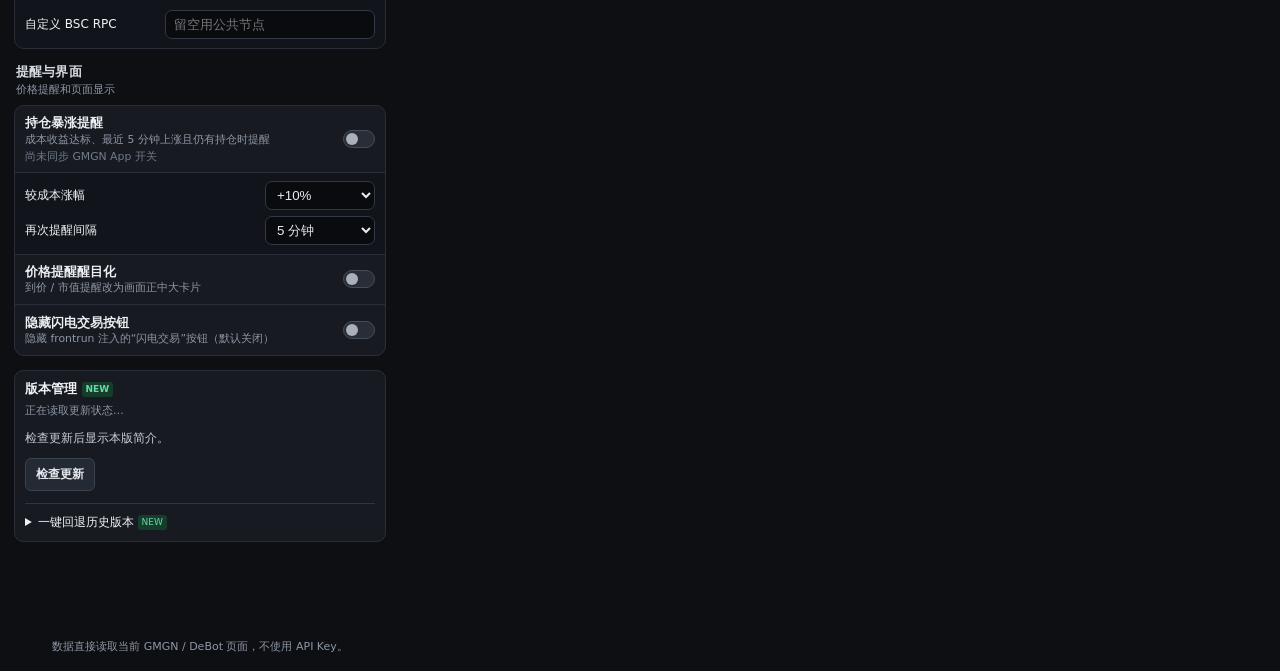
==== commit cb265d4e: "feat: pause FOMO features by default Keep only the FOMO holding-share badge enabled by default, migr" ====
--- a/popup.html
+++ b/popup.html
@@ -74,7 +74,7 @@
             <div class="check-grid two"><label><input id="special-wallet-default-highlight" type="checkbox" />高亮</label><label><input id="special-wallet-default-pin" type="checkbox" />置顶</label></div>
             <label class="control-row" for="special-wallet-default-color"><span>默认高亮颜色</span><input id="special-wallet-default-color" type="color" value="#f5b83d" /></label>
           </div>
-          <label class="switch-row"><span><strong>fomo 推送混排</strong><small>NEW：跟随 985monitor 的链屏蔽、来源开关和「只看」买入/卖出/观点，并沿用账号、事件、币种及金额过滤</small></span><input id="enable-fomo-feed" type="checkbox" /></label>
+          <label class="switch-row"><span><strong>fomo 推送混排</strong><small>默认暂停；手动开启后跟随 985monitor 的链屏蔽、来源开关和「只看」买入/卖出/观点</small></span><input id="enable-fomo-feed" type="checkbox" /></label>
           <label class="switch-row"><span><strong>Pump 推送混排</strong><small>NEW：GMGN / DeBot 共用 985monitor 屏蔽规则和「只看」；网页改动后自动同步，声音静音不等于屏蔽</small><small id="monitor-985-sync-status" class="sync-status">尚未连接 985monitor 账号配置</small></span><input id="enable-pump-feed" type="checkbox" /></label>
           <label class="switch-row"><span><strong>推送只看当前链</strong><small>关闭时与原生追踪流一致，显示全链事件</small></span><input id="fomo-feed-chain-only" type="checkbox" /></label>
           <div class="sub-settings compact">
@@ -93,7 +93,7 @@
       <section class="settings-section">
         <div class="section-heading"><div><h2>代币数据</h2><small>FOMO、标注人物与底池增强</small></div></div>
         <div class="feature-list">
-          <label class="switch-row"><span><strong>fomo 浮窗与表头占比 <em class="new-badge">NEW</em></strong><small>新增 GMGN Arc 链支持：持仓者、盈亏与表头持仓占比；使用本机 FOMO 登录态</small></span><input id="enable-fomo-panel" type="checkbox" /></label>
+          <label class="switch-row"><span><strong>fomo 持仓浮窗</strong><small>默认暂停；手动开启后显示持仓者、观点与交易。表头持仓占比由下方独立徽章开关控制</small></span><input id="enable-fomo-panel" type="checkbox" /></label>
           <label class="switch-row"><span><strong>fomo 当前热门标签</strong><small>在 GMGN 原生热门面板新增 fomo 标签，使用自己的 fomo 登录态</small></span><input id="enable-fomo-trending" type="checkbox" /></label>
           <label class="switch-row"><span><strong>FOMO 热门币底部横栏 <em class="new-badge">NEW</em></strong><small>默认关闭；在 GMGN 底部行情右侧显示热门币、市值和 24h 涨跌幅，横向滚动查看更多，点击无刷新跳转；沿用热门币屏蔽设置</small></span><input id="enable-fomo-trending-footer" type="checkbox" /></label>
           <label class="switch-row"><span><strong>K 线追踪持仓浮层 <em class="new-badge">NEW</em></strong><small>显示追踪人的前 5 持仓；可在浮层右上角 × 关闭，刷新和换币后保持关闭，可在这里重新开启</small></span><input id="enable-chart-tracked-holdings" type="checkbox" /></label>
@@ -118,7 +118,7 @@
           <label class="switch-row"><span><strong>fomo 持仓者 7 天盈亏 <em class="new-badge">NEW</em></strong><small>每人要单独查一次 fomo，默认关闭以免账号被风控；打开后只查持仓最大的 10 人</small></span><input id="enable-fomo-holder-pnl" type="checkbox" /></label>
           <label class="switch-row"><span><strong>底池 / 分红徽章 <em class="new-badge">NEW</em></strong><small>BSC：Flap 税收分配 / Genius Creator payout / Brew 池子税；Robinhood：底池资产与分红</small></span><input id="enable-flap-tax" type="checkbox" /></label>
           <div class="sub-settings compact">
-            <div class="option-row"><span><strong>每种徽章单独开关 <em class="new-badge">NEW</em></strong><small>上面那个是总开关；关掉总开关这里全部失效</small></span></div>
+            <div class="option-row"><span><strong>每种徽章单独开关 <em class="new-badge">NEW</em></strong><small>fomo 占比独立保留；其余底池徽章受上方总开关控制</small></span></div>
             <div class="check-grid"><label><input id="enable-flap-tax-badge" type="checkbox" />Flap 税收</label><label><input id="enable-genius-badge" type="checkbox" />Genius 分成</label><label><input id="enable-brew-fee-badge" type="checkbox" />Brew 池税 <em class="new-badge">NEW</em></label><label><input id="enable-rh-pool-badge" type="checkbox" />RH 底池资产</label><label><input id="enable-rh-dividend-badge" type="checkbox" />RH 持币分红</label><label><input id="enable-fomo-share-badge" type="checkbox" />fomo 占比</label><label><input id="enable-native-pool-badge" type="checkbox" />原生底池</label></div>
           </div>
           <details class="sub-settings compact"><summary><strong>Genius fee badge <em class="new-badge">NEW</em></strong></summary><small>Creator payout &gt; 0.25%: red warning; ≤ 0.25%: checkmark. Trenches show only ✓ / ⚠ beside the native tax chip; hover for on-chain details. Token pages place marked-holder share beside the fee badge. A checkmark is not a token safety rating. Uses the badge switch above.</small><details><summary>中文说明</summary><small>Creator payout 大于 0.25% 红色警示，不超过则打勾；战壕在原生税标旁只显示 ✓ / ⚠，悬停看明细，原税标未加载时显示在 Genius 平台图标旁。代币页的标注人物占比与费率徽章并排，开关独立；勾选不代表代币安全。</small></details></details>
@@ -143,10 +143,8 @@
 
       <section class="update-card">
         <div class="update-heading"><strong>版本管理 <span class="update-new">NEW</span></strong><small id="update-status" role="status">正在读取更新状态…</small></div>
-        <small id="fomo-rank-collector-status" class="sync-status"></small>
           <p id="update-summary" class="update-summary">检查更新后显示本版简介。</p>
-        <div class="update-actions"><button id="check-update" type="button" aria-describedby="fomo-update-notice">检查更新</button><button id="skip-update" type="button" hidden>跳过本次更新</button><a id="release-link" href="#" hidden>完整说明</a></div>
-        <p id="fomo-update-notice" class="update-consent-note">更新 / 确认即同意：本地读取 FOMO 公开榜单并上传 985monitor（不上传凭据）。<a href="https://github.com/0xuezhang985/985gmgn-helper/blob/main/PRIVACY.md" target="_blank" rel="noopener">说明</a></p>
+        <div class="update-actions"><button id="check-update" type="button">检查更新</button><button id="skip-update" type="button" hidden>跳过本次更新</button><a id="release-link" href="#" hidden>完整说明</a></div>
         <details id="update-history"><summary>一键回退历史版本 <span class="update-new">NEW</span></summary>
           <p class="update-hint">仅提供官方正式版；安装前校验并备份。保留设置，回退后跳过刚撤回的版本。</p>
           <p id="history-status" class="update-hint" role="status"></p>
